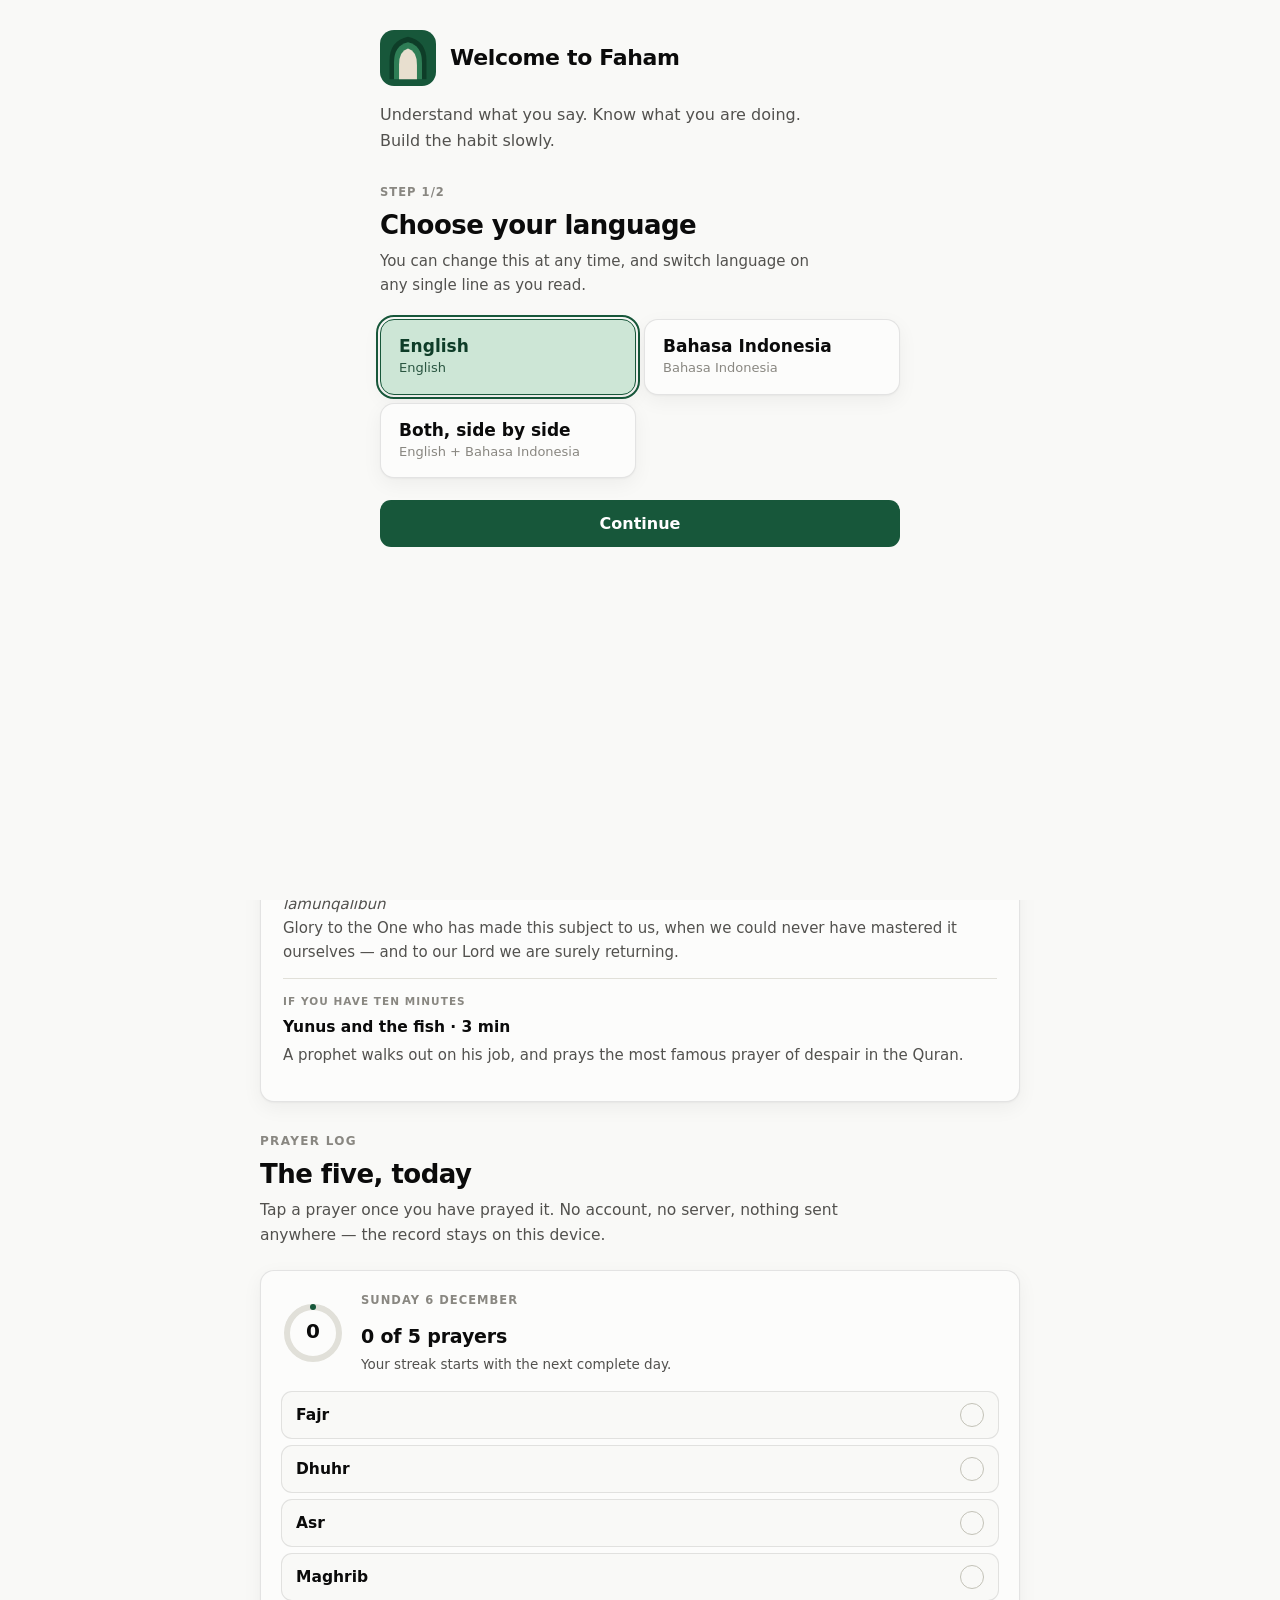
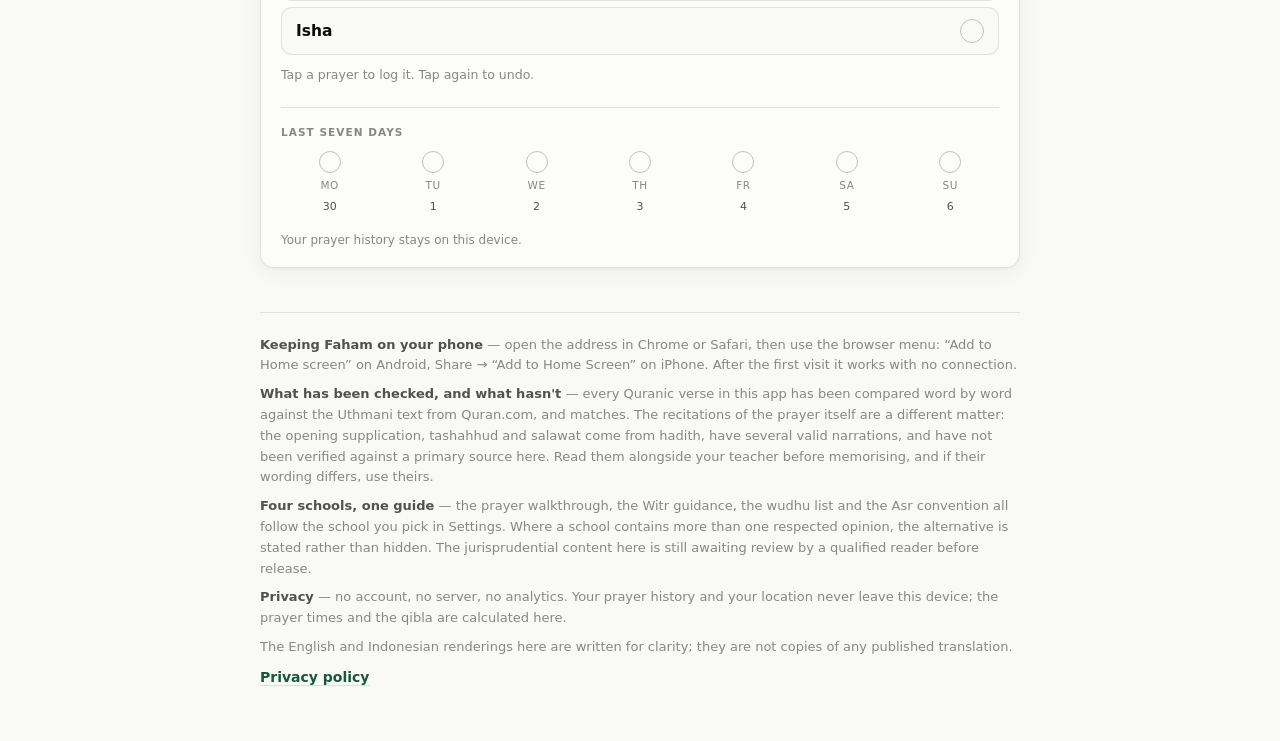
==== app/index.html @ e310604a "Add files via upload" ====
<!DOCTYPE html>
<html lang="en">
<head>
<meta charset="utf-8">
<meta name="viewport" content="width=device-width, initial-scale=1, viewport-fit=cover">
<meta name="description" content="Faham — understand what you pray. A step-by-step prayer guide in English and Bahasa Indonesia, for four schools of jurisprudence.">
<meta name="apple-mobile-web-app-capable" content="yes">
<meta name="apple-mobile-web-app-status-bar-style" content="default">
<meta name="apple-mobile-web-app-title" content="Faham">
<meta name="mobile-web-app-capable" content="yes">
<meta name="theme-color" content="#fcfcfb">
<meta name="theme-color" media="(prefers-color-scheme: dark)" content="#0d0d0d">
<link rel="manifest" href="manifest.webmanifest">
<link rel="apple-touch-icon" href="apple-touch-icon.png">
<link rel="icon" type="image/png" sizes="192x192" href="icon-192.png">
<script>
/* Apply a forced theme before first paint, so a dark-mode user who chose Light
   (or vice versa) never sees a flash of the wrong theme. app.js takes over
   from here; on any error the app simply follows the device. */
try {
  var s = JSON.parse(localStorage.getItem('faham.settings.v1') || '{}');
  if (s.theme === 'light' || s.theme === 'dark') {
    document.documentElement.setAttribute('data-theme', s.theme);
  }
} catch (e) { /* follow the device */ }
</script>
<link rel="stylesheet" href="styles.css">
<title>Faham — understand what you pray</title>
</head>
<body>

<a class="skip" href="#today">Skip to content</a>

<!-- Polite announcements: location results, tracker confirmations, audio errors. -->
<div id="liveRegion" class="sr-only" role="status" aria-live="polite"></div>

<!-- First run. Hidden until app.js decides it is needed. -->
<div id="onboarding" class="onboarding hidden"></div>

<header class="bar">
  <div class="bar-in">
    <div class="brand">
      <svg class="logo" viewBox="0 0 200 200" role="img" aria-label="Faham">
        <rect width="200" height="200" fill="#17573A"/>
        <path d="M34,176 L34,110 Q34,37.8 100,24 Q166,37.8 166,110 L166,176 Z" fill="#0E3D28"/>
        <path d="M50,176 L50,116 Q50,55.5 100,44 Q150,55.5 150,116 L150,176 Z" fill="#2E7D55"/>
        <path d="M68,176 L68,124 Q68,75.3 100,66 Q132,75.3 132,124 L132,176 Z" fill="#E8DFCF"/>
      </svg>
      <b>Faham</b><span data-id="pahami apa yang kamu ucapkan">understand what you pray</span>
    </div>
    <div class="barrow">
      <input class="search" id="q" type="search" autocomplete="off"
        placeholder="Search — try “sujud”, “rakaat”, “rabb”, “forgive”…"
        aria-label="Search"
        data-en-ph="Search — try “sujud”, “rakaat”, “rabb”, “forgive”…"
        data-id-ph="Cari — coba “sujud”, “rakaat”, “rabb”, “ampun”…">
      <div class="seg" id="seg" role="group" aria-label="Language">
        <button type="button" data-lang="en" class="on" aria-pressed="true">EN</button>
        <button type="button" data-lang="id" aria-pressed="false">ID</button>
        <button type="button" data-lang="both" aria-pressed="false">Both</button>
      </div>
    </div>
    <nav id="tabs" aria-label="Sections"></nav>
    <nav id="subnav" aria-label="Within this section"></nav>
  </div>
</header>

<main class="wrap">
  <div id="results"></div>

  <!-- ================= TODAY ================= -->
  <section id="today" aria-labelledby="today-h">
    <p class="sec-h" data-id="Hari ini">Today</p>
    <h2 id="today-h" class="sr-only" data-id="Hari ini">Today</h2>
    <div id="todayPanel"></div>
  </section>

  <section id="tracker" aria-labelledby="tracker-h">
    <p class="sec-h" data-id="Catatan salat">Prayer log</p>
    <h2 id="tracker-h" data-id="Lima salat hari ini">The five, today</h2>
    <p class="sec-lede" data-id="Ketuk salat setelah kamu mengerjakannya. Tidak ada akun, tidak ada server, tidak ada yang dikirim ke mana pun — catatannya tersimpan di perangkat ini saja.">Tap a prayer once you have prayed it. No account, no server, nothing sent anywhere — the record stays on this device.</p>
    <div id="trackerPanel"></div>
  </section>

  <!-- ================= READ ================= -->
  <section id="why" aria-labelledby="why-h">
    <p class="sec-h" data-id="Mulai dari sini">Start here</p>
    <h2 id="why-h" data-id="Sebelum bahasa Arabnya">Before the Arabic</h2>
    <p class="sec-lede" data-id="Kamu bilang menghafal bahasa Arab tidak membuatmu memahami Islam. Itu benar, dan justru itulah sebabnya aplikasi ini ada. Baca lima bagian ini lebih dulu — inilah bingkai bagi semua yang lain.">You said memorising Arabic doesn't make you understand Islam. That's correct, and it's the reason this app exists. Read these five first — they're the frame everything else hangs on.</p>
    <div id="concepts"></div>
  </section>

  <section id="islam" aria-labelledby="islam-h">
    <p class="sec-h" data-id="Islam">Islam</p>
    <h2 id="islam-h" data-id="Apa sebenarnya yang dikatakan agama ini">What this religion is actually saying</h2>
    <p class="sec-lede" data-id="Kamu bilang ingin memahami Islam, bukan menghafal bahasa Arab. Inilah lapisan itu — sembilan tulisan tentang apa yang sebenarnya diklaim agama ini dan mengapa ia berbentuk seperti ini. Mulailah dari yang pertama.">You said you wanted to understand Islam, not memorise Arabic. This is that layer — nine pieces on what the religion actually claims and why it is shaped the way it is. Start with the first one.</p>
    <div id="islamList"></div>
  </section>

  <section id="stories" aria-labelledby="stories-h">
    <p class="sec-h" data-id="Kisah">Stories</p>
    <h2 id="stories-h" data-id="Ketika yang teknis terasa berat">When the technical part is too much</h2>
    <p class="sec-lede" data-id="Sepuluh kisah, diurutkan dari yang terpendek. Masing-masing dituturkan dengan bahasa biasa, dengan dua atau tiga ayat ditampilkan utuh dalam bahasa Arab di titik cerita berbelok. Tidak ada yang perlu dihafal, tidak ada urutan yang harus benar. Pilih sesuai sisa tenagamu.">Ten stories, sorted shortest first. Each one is told in plain prose — read it in English, tap for Indonesian — with two or three verses given in full Arabic where the story turns. No memorising, no sequence to get right. Pick one by how much energy you have.</p>
    <div id="storyIndex"></div>
    <div id="reader" class="hidden"></div>
  </section>

  <!-- ================= PRAYER ================= -->
  <section id="rakaat" aria-labelledby="rakaat-h">
    <p class="sec-h" data-id="Rakaat">Rakaat</p>
    <h2 id="rakaat-h" data-id="Berapa jumlahnya, dan apa yang berubah">How many, and what changes</h2>
    <p class="sec-lede" data-id="Satu rakaat adalah satu siklus penuh: berdiri, rukuk, dua kali sujud, lalu kembali. Sholat hanyalah siklus itu yang diulang sejumlah tertentu. Hampir semua kebingungan pemula adalah tentang apa yang berubah dari satu siklus ke siklus berikutnya — jadi di sinilah semuanya dijabarkan.">A rakaat is one full cycle: stand, bow, prostrate twice, and you're back. Prayers are just that cycle repeated a set number of times. Almost every beginner's confusion is about what changes between one cycle and the next — so here it is, spelled out.</p>

    <div id="rakaatVisuals"></div>

    <table class="tbl">
      <thead><tr>
        <th data-id="Sholat">Prayer</th>
        <th class="n" data-id="Rakaat">Rakaat</th>
        <th data-id="Suara">Voice</th>
        <th data-id="Apa yang berbeda">What's different</th>
      </tr></thead>
      <tbody id="prayerTable"></tbody>
    </table>

    <div class="callout blue srch">
      <b data-id="Tiga aturan yang menjelaskan semuanya">The three rules that explain everything</b>
      <span data-id="1. Al-Fatihah dibaca di &lt;em&gt;setiap rakaat&lt;/em&gt;. 2. Surah pendek tambahan hanya di &lt;em&gt;rakaat 1 dan 2&lt;/em&gt; — tidak pernah di rakaat ke-3 atau ke-4. 3. Kamu duduk untuk tasyahud awal setelah rakaat 2 setiap kali sholat itu lebih dari dua rakaat. Kuasai ketiganya dan kamu bisa menyusun sendiri sholat apa pun.">1. Al-Fatihah is recited in <em>every rakaat</em>. 2. The extra short surah is added <em>only in rakaat 1 and 2</em> — never in the 3rd or 4th. 3. You sit for a middle tashahhud after rakaat 2 whenever the prayer has more than two rakaat. Learn those three and you can work out any prayer yourself.</span>
    </div>

    <div class="callout srch">
      <b data-id="Tiga hal yang hanya berlaku saat bermakmum">Three things that only apply behind an imam</b>
      <span data-id="Panduan di bawah mengandaikan kamu sholat sendiri, dan di situlah kamu akan mulai. Saat berjamaah kamu selalu membaca &lt;em&gt;pelan&lt;/em&gt;, bahkan pada sholat yang ditandai keras — yang mengeraskan bacaan adalah imam. Apakah kamu tetap membaca Al-Fatihah sendiri berbeda antarmazhab; lihat “Titik perbedaan antarmazhab” di bagian Dalam sholat. Dan kalau kamu datang terlambat lalu mendapati imam sudah rukuk, rakaat itu tetap terhitung untukmu.">The walkthroughs below assume you are praying alone, which is where you'll start. In congregation you always recite <em>silently</em>, even in the prayers marked aloud — the "aloud" applies to the imam. Whether you still recite Al-Fatihah yourself is one of the points the schools differ on; see "Where the schools differ" in the In the prayer section. And if you arrive late and catch the imam already bowing, that rakaat still counts for you.</span>
    </div>

    <div class="callout srch">
      <b data-id="Dua pengecualian dari hitungan di atas">Two exceptions to the counts above</b>
      <span data-id="Pada hari Jumat, sholat Jumat menggantikan Dzuhur dan jumlahnya 2 rakaat, bukan 4, didahului khutbah. Dan saat bepergian, sholat yang 4 rakaat boleh diringkas menjadi 2 (qasar). Keduanya belum perlu kamu pikirkan sekarang — tapi tabel ini bukan gambaran lengkap, dan lebih baik tahu sekarang daripada bingung di masjid nanti.">On Friday, Jumat prayer replaces Dzuhur and is 2 rakaat rather than 4, preceded by the khutbah. And when travelling, the 4-rakaat prayers may be shortened to 2 (qasr). Neither is something to worry about yet — but the table isn't the whole picture, and it's better to know that now than to be confused in a mosque later.</span>
    </div>

    <p class="sec-h spaced" data-id="Satu rakaat, dalam gambar">One rakaat, in pictures</p>
    <div class="cycle" id="cycle"></div>

    <p class="sec-h spaced" data-id="Tuntun aku satu per satu">Walk me through one</p>
    <div class="picker" id="picker" role="group" aria-label="Choose a prayer"></div>
    <div id="walk"></div>
  </section>

  <section id="words" aria-labelledby="words-h">
    <p class="sec-h" data-id="Dalam sholat">In the prayer</p>
    <h2 id="words-h" data-id="Semua yang kamu ucapkan, dan artinya">Everything you say, and what it means</h2>
    <p class="sec-lede" data-id="Berurutan, dari takbiratul ihram sampai salam, mengikuti mazhab yang kamu pilih. Buka <b>Selami lebih dalam</b> kalau kamu ingin alasannya, bukan sekadar ringkasannya.">In order, from the opening takbir to the closing salam, following the school you selected. Open <b>Go deeper</b> when you want the reasoning rather than the summary.</p>
    <div id="practicePanel"></div>
    <div id="parts"></div>
  </section>

  <section id="wudhu" aria-labelledby="wudhu-h">
    <p class="sec-h" data-id="Wudhu">Wudhu</p>
    <h2 id="wudhu-h" data-id="Bersuci, secara berurutan">Washing, in order</h2>
    <p class="sec-lede" data-id="Rukun-rukun wajib dalam urutan yang tetap, ditambah amalan sunnah yang biasa dilakukan di sekitarnya. Apa yang wajib dan apa yang sunnah sedikit berbeda antarmazhab, jadi daftar ini mengikuti pilihanmu. Wudhu tetap sah sampai ada yang membatalkannya — tidur, buang air, atau buang angin.">The obligatory acts in a fixed sequence, plus the sunnah ones most people do around them. Which are obligatory and which are sunnah varies a little by school, so this list follows your choice. It stays valid until something breaks it — sleep, using the toilet, passing wind.</p>
    <div id="wudhuList"></div>
  </section>

  <!-- ================= QIBLA & TIMES ================= -->
  <section id="times" aria-labelledby="times-h">
    <p class="sec-h" data-id="Waktu sholat">Prayer times</p>
    <h2 id="times-h" data-id="Waktu sholat hari ini">Today's prayer times</h2>
    <p class="sec-lede" data-id="Dihitung di perangkat ini dari posisimu. Tidak ada permintaan ke layanan mana pun, jadi ia tetap bekerja tanpa koneksi dan koordinatmu tidak pergi ke mana-mana.">Calculated on this device from your position. There is no request to any service, so it keeps working with no connection and your coordinates go nowhere.</p>
    <div id="timesPanel"></div>
  </section>

  <section id="qibla" aria-labelledby="qibla-h">
    <p class="sec-h" data-id="Kiblat">Qibla</p>
    <h2 id="qibla-h" data-id="Arah kiblat">Which way to face</h2>
    <p class="sec-lede" data-id="Menghitung arah kiblat dari posisimu saat ini, memakai lokasi yang sama dengan waktu sholat. Perlu kompas ponsel untuk jarum yang bergerak. Baca peringatannya di bawah — kompas ponsel gampang meleset.">Works out the direction to the Kaaba from where you are, using the same location as the prayer times. It needs your phone's compass for the moving needle. Read the caution below — phone compasses are easily thrown off.</p>
    <div id="qiblaPanel"></div>
  </section>

  <!-- ================= DUAS ================= -->
  <section id="duas" aria-labelledby="duas-h">
    <p class="sec-h" data-id="Doa">Duas</p>
    <h2 id="duas-h" data-id="Doa-doa pendek untuk hari biasa">The short ones, for ordinary days</h2>
    <p class="sec-lede" data-id="Bukan doa panjang untuk peristiwa besar — yang pendek, yang dipakai beberapa kali sehari. Sebagian besar hanya satu baris. Inilah bagian yang paling cepat menjadi kebiasaan.">Not the long supplications for big occasions — the short ones, used several times a day. Most are a single line. This is the section that becomes habit fastest.</p>
    <div id="duaList"></div>
  </section>

  <!-- ================= SURAHS ================= -->
  <section id="surah" aria-labelledby="surah-h">
    <p class="sec-h" data-id="Surah">Surahs</p>
    <h2 id="surah-h" data-id="Al-Fatihah dan surah-surah pendek">Al-Fatihah and the short ones</h2>
    <p class="sec-lede" data-id="Kamu sudah hafal Al-Fatihah — jadi bacalah di sini untuk maknanya, bukan untuk menghafalnya. Empat surah setelahnya adalah yang mencukupi untuk rakaat 1 dan 2 sholat apa pun.">You already have Al-Fatihah memorised — so read it here for meaning, not for memorising. The four after it are the ones that cover you for rakaat 1 and 2 of any prayer.</p>
    <div id="surahs"></div>
  </section>

  <!-- ================= QUESTIONS ================= -->
  <section id="ask" aria-labelledby="ask-h">
    <p class="sec-h" data-id="Pertanyaan">Questions</p>
    <h2 id="ask-h" data-id="Yang sebenarnya ingin ditanyakan orang">What people actually want to ask</h2>
    <p class="sec-lede" data-id="Tiga puluh dua pertanyaan yang benar-benar ditanyakan pemula, termasuk yang canggung. Yang diperselisihkan ditandai sebagai diperselisihkan, bukan dijawab seolah pasti.">Thirty-two questions beginners actually have, including the awkward ones. Where something is genuinely disputed it is marked as disputed rather than answered as though settled.</p>
    <div id="faqList"></div>
  </section>

  <!-- ================= VOCABULARY ================= -->
  <section id="kata" aria-labelledby="kata-h">
    <p class="sec-h" data-id="Kosakata">Vocabulary</p>
    <h2 id="kata-h" data-id="30 kata yang menyusun 80% sholatmu">The 30 words that are 80% of your prayer</h2>
    <p class="sec-lede" data-id="Inilah jalan pintas yang tidak pernah diberitahukan kepada pemula. Sholat bukan tembok bunyi asing — ia kosakata kecil yang terus diulang. Kuasai tiga puluh kata ini dan sebagian besar yang kamu ucapkan tiap hari berhenti menjadi bunyi tanpa makna. Ketuk kata mana pun.">This is the shortcut nobody tells beginners. The prayer is not a wall of foreign sound — it's a small vocabulary repeated constantly. Learn these thirty and most of what you say each day stops being noise. Tap any word.</p>
    <div class="vocab" id="vocabList"></div>
  </section>

  <!-- ================= SETTINGS ================= -->
  <section id="settings" aria-labelledby="settings-h">
    <p class="sec-h" data-id="Pengaturan">Settings</p>
    <h2 id="settings-h" data-id="Pengaturan">Settings</h2>
    <p class="sec-lede" data-id="Bahasa dan mazhab adalah dua pilihan terpisah. Mengubah satu tidak pernah mengatur ulang yang lain.">Language and school are separate preferences. Changing one never resets the other.</p>
    <div id="settingsPanel"></div>
  </section>

  <footer>
    <p><b data-id="Menyimpan Faham di ponselmu">Keeping Faham on your phone</b>
      <span data-id="Buka alamatnya di Chrome atau Safari, lalu gunakan menu peramban — “Tambahkan ke layar utama” di Android, Bagikan → “Tambahkan ke Layar Utama” di iPhone. Setelah kunjungan pertama, ia bekerja tanpa koneksi.">— open the address in Chrome or Safari, then use the browser menu: “Add to Home screen” on Android, Share → “Add to Home Screen” on iPhone. After the first visit it works with no connection.</span></p>

    <p><b data-id="Apa yang sudah diperiksa, dan apa yang belum">What has been checked, and what hasn't</b>
      <span data-id="Setiap ayat Al-Quran dalam aplikasi ini — seluruh Al-Fatihah, empat surah pendek, dan ayat-ayat inti dalam kisah — telah dibandingkan kata demi kata dengan teks Utsmani dari Quran.com, dan cocok. Bacaan sholat berbeda halnya: iftitah, tasyahud, dan sholawat berasal dari hadis, punya beberapa riwayat yang sah, dan belum diverifikasi terhadap sumber primer di sini. Bacalah bersama gurumu sebelum menghafal, dan kalau lafalnya berbeda, pakai yang beliau ajarkan.">— every Quranic verse in this app has been compared word by word against the Uthmani text from Quran.com, and matches. The recitations of the prayer itself are a different matter: the opening supplication, tashahhud and salawat come from hadith, have several valid narrations, and have not been verified against a primary source here. Read them alongside your teacher before memorising, and if their wording differs, use theirs.</span></p>

    <p><b data-id="Empat mazhab, satu panduan">Four schools, one guide</b>
      <span data-id="Panduan sholat, tuntunan Witir, daftar wudhu, dan ketentuan Asar mengikuti mazhab yang kamu pilih di Pengaturan. Bila di dalam satu mazhab ada lebih dari satu pendapat yang dihormati, alternatifnya disebutkan, bukan disembunyikan. Kandungan fikih di sini masih menunggu telaah seorang yang berkompeten sebelum rilis.">— the prayer walkthrough, the Witr guidance, the wudhu list and the Asr convention all follow the school you pick in Settings. Where a school contains more than one respected opinion, the alternative is stated rather than hidden. The jurisprudential content here is still awaiting review by a qualified reader before release.</span></p>

    <p><b data-id="Privasi">Privacy</b>
      <span data-id="Tidak ada akun, tidak ada server, tidak ada analitik. Riwayat salatmu dan lokasimu tidak pernah meninggalkan perangkat ini; waktu sholat dan arah kiblat dihitung di sini.">— no account, no server, no analytics. Your prayer history and your location never leave this device; the prayer times and the qibla are calculated here.</span></p>

    <p data-id="Terjemahan bahasa Inggris dan Indonesia di sini ditulis untuk kejelasan, bukan salinan terjemahan terbitan mana pun.">The English and Indonesian renderings here are written for clarity; they are not copies of any published translation.</p>

    <p><a class="footlink" href="privacy.html" data-id="Kebijakan privasi">Privacy policy</a></p>
  </footer>
</main>

<script type="module" src="app.js"></script>
<noscript>
  <p style="padding:20px;text-align:center">Faham needs JavaScript to render the prayer guide.</p>
</noscript>
</body>
</html>
---- app/styles.css ----
/* ============================================================================
   Faham — stylesheet.
   ----------------------------------------------------------------------------
   Structure:
     1. Design tokens        — colour, space, radius, shadow, motion
     2. Base and utilities
     3. Chrome               — top bar, tabs, sections
     4. Content components   — cards, Arabic blocks, tables, figures
     5. Feature components   — tracker, prayer times, qibla, settings, onboarding
     6. Responsive and preference queries

   Everything is driven by custom properties, so dark mode is a token swap
   rather than a second stylesheet. Nothing here uses a fixed height where the
   text can change length between English and Indonesian.
   ========================================================================== */

/* ============ 1. TOKENS ================================================== */

:root{
  color-scheme: light;

  /* surface */
  --surface:#fcfcfb; --plane:#f9f9f7;
  --ink:#0b0b0b; --ink2:#52514e; --muted:#898781;
  --line:#e1e0d9; --rule:#c3c2b7;

  /* brand */
  --accent:#17573A; --accent-fill:#17573A; --accent-soft:#CDE6D6; --accent-deep:#0E3D28;
  --id-accent:#96622F; --id-soft:#F6EADC; --id-deep:#7A4E22;
  --good:#0ca30c; --warn:#a06a00;
  --danger:#a32020; --danger-soft:#fbe9e9;

  --border:rgba(11,11,11,.10);
  --shadow-card:0 1px 2px rgba(11,11,11,.04), 0 6px 20px rgba(11,11,11,.05);
  --shadow:var(--shadow-card);

  /* spacing scale */
  --space-1:4px; --space-2:8px; --space-3:12px; --space-4:16px;
  --space-5:22px; --space-6:30px; --space-7:44px;

  /* radii */
  --radius-sm:8px; --radius-md:11px; --radius-lg:14px; --radius-pill:999px;

  /* controls */
  --tap:44px;
  --font:system-ui,-apple-system,"Segoe UI",sans-serif;
  --ease:cubic-bezier(.2,.7,.3,1);
  --dur:.16s;
}

/* Dark tokens apply in two cases: the device prefers dark and the user has not
   forced light, OR the user has forced dark. The two blocks below are the SAME
   token set and must be edited together — CSS offers no way to share one
   declaration block between a media-scoped and an attribute-scoped selector
   without dropping support for older WebViews. */
@media (prefers-color-scheme:dark){
  :root:where(:not([data-theme="light"])){
    color-scheme:dark;
    --surface:#1a1a19; --plane:#0d0d0d;
    --ink:#fff; --ink2:#c3c2b7; --muted:#898781;
    --line:#2c2c2a; --rule:#383835;
    --accent:#48A97A; --accent-fill:#26794F; --accent-soft:#17573A; --accent-deep:#A8DCC2;
    --id-accent:#C9BCA6; --id-soft:#3A2E1E; --id-deep:#C9BCA6;
    --warn:#e0b355; --danger:#ef8888; --danger-soft:#3a1f1f;
    --border:rgba(255,255,255,.10); --shadow-card:none; --shadow:none;
  }
}
:root[data-theme="dark"]{
  color-scheme:dark;
  --surface:#1a1a19; --plane:#0d0d0d;
  --ink:#fff; --ink2:#c3c2b7; --muted:#898781;
  --line:#2c2c2a; --rule:#383835;
  --accent:#48A97A; --accent-fill:#26794F; --accent-soft:#17573A; --accent-deep:#A8DCC2;
  --id-accent:#C9BCA6; --id-soft:#3A2E1E; --id-deep:#C9BCA6;
  --warn:#e0b355; --danger:#ef8888; --danger-soft:#3a1f1f;
  --border:rgba(255,255,255,.10); --shadow-card:none; --shadow:none;
}

/* ============ 2. BASE =================================================== */

*{box-sizing:border-box}
html{scroll-behavior:smooth;scroll-padding-top:130px}
body{
  margin:0;background:var(--plane);color:var(--ink);font-family:var(--font);
  font-size:16px;line-height:1.6;-webkit-font-smoothing:antialiased;
  padding:0 var(--space-4) calc(var(--space-7) + env(safe-area-inset-bottom));
  padding-left:calc(var(--space-4) + env(safe-area-inset-left));
  padding-right:calc(var(--space-4) + env(safe-area-inset-right));
  overflow-x:hidden;
}
body.ob-open{overflow:hidden}
.wrap{max-width:760px;margin:0 auto}

button{font-family:inherit}
:focus-visible{outline:2px solid var(--accent);outline-offset:2px;border-radius:var(--radius-sm)}

.hidden{display:none !important}
.sr-only{
  position:absolute;width:1px;height:1px;padding:0;margin:-1px;
  overflow:hidden;clip:rect(0 0 0 0);white-space:nowrap;border:0;
}
.skip{
  position:absolute;left:-9999px;top:0;z-index:100;background:var(--accent-fill);color:#fff;
  padding:10px 16px;border-radius:0 0 var(--radius-sm) 0;text-decoration:none;font-size:14px;
}
.skip:focus{left:0}
.muted{color:var(--muted)}
.small{font-size:13.5px}

/* ============ 3. CHROME ================================================= */

.bar{
  position:sticky;top:0;z-index:40;background:var(--plane);
  padding:calc(10px + env(safe-area-inset-top)) var(--space-4) var(--space-2);
  border-bottom:1px solid var(--line);
  margin:0 calc(var(--space-4) * -1);
}
.bar-in{max-width:760px;margin:0 auto}
.brand{display:flex;align-items:center;gap:9px;margin-bottom:9px}
.brand .logo{width:27px;height:27px;border-radius:7px;flex:0 0 auto;display:block}
.brand b{line-height:1;font-size:17px;letter-spacing:-.01em;font-weight:650}
.brand span{line-height:1;font-size:12px;color:var(--muted)}

.search{
  width:100%;font-family:inherit;font-size:16px;padding:10px 13px;border-radius:var(--radius-md);
  border:1px solid var(--border);background:var(--surface);color:var(--ink);
  min-height:var(--tap);
}
.search::placeholder{color:var(--muted)}
.search:focus{outline:2px solid var(--accent);outline-offset:-1px;border-color:transparent}
.barrow{display:flex;gap:var(--space-2);align-items:center;margin-bottom:9px}
.barrow .search{flex:1;min-width:0}

.seg{
  display:inline-flex;flex:0 0 auto;background:var(--surface);border:1px solid var(--border);
  border-radius:var(--radius-md);padding:2px;gap:2px;
}
.seg button{
  font-size:12.5px;font-weight:620;letter-spacing:.02em;
  padding:9px;min-width:38px;border-radius:var(--radius-sm);border:0;
  background:transparent;color:var(--ink2);cursor:pointer;white-space:nowrap;
}
.seg button.on{background:var(--accent-fill);color:#fff}

nav{display:flex;gap:6px;overflow-x:auto;scrollbar-width:none;padding-bottom:2px}
nav::-webkit-scrollbar{display:none}
nav a{
  flex:0 0 auto;font-size:13px;font-weight:560;text-decoration:none;color:var(--ink2);
  padding:9px 13px;border-radius:var(--radius-pill);border:1px solid var(--border);white-space:nowrap;
  display:flex;align-items:center;gap:6px;min-height:38px;
}
nav a.on{background:var(--accent-soft);color:var(--accent-deep);border-color:transparent}
#tabs a{justify-content:center;text-align:center}
#subnav{margin-top:7px}
#subnav:empty{display:none}
#subnav a{font-size:12.5px;padding:7px 12px;min-height:34px}

section{padding-top:var(--space-6)}
section.vhide{display:none !important}
.sec-h{
  font-size:12px;letter-spacing:.11em;text-transform:uppercase;color:var(--muted);
  font-weight:620;margin:0 0 var(--space-2);
}
.sec-h.spaced{margin-top:var(--space-6)}
h2{font-size:clamp(22px,6vw,26px);letter-spacing:-.02em;margin:0 0 var(--space-2);font-weight:650;line-height:1.2}
h3{font-size:18px;margin:0;font-weight:625;letter-spacing:-.01em}
.sec-lede{font-size:15.5px;color:var(--ink2);margin:0 0 var(--space-5);max-width:60ch}

footer{
  margin-top:var(--space-7);padding:var(--space-5) 0 0;border-top:1px solid var(--line);
  font-size:13px;color:var(--muted);
}
footer p{margin:0 0 var(--space-2)}
footer b{color:var(--ink2)}

/* ============ 4. CONTENT COMPONENTS ===================================== */

.card{
  background:var(--surface);border:1px solid var(--border);border-radius:13px;
  padding:18px 19px;margin-bottom:var(--space-3);box-shadow:var(--shadow-card);
}
.card-h{display:flex;justify-content:space-between;align-items:baseline;gap:var(--space-3);flex-wrap:wrap}
.card-t{font-size:18px;margin:0;font-weight:625;letter-spacing:-.01em}
.card-top{display:flex;gap:var(--space-3);align-items:flex-start}
.card-txt{flex:1;min-width:0}
.step-n{
  font-size:11px;letter-spacing:.09em;text-transform:uppercase;color:var(--accent);
  font-weight:640;margin:0 0 3px;
}
.pos{font-size:12px;color:var(--muted);white-space:nowrap}

/* Arabic block. `lang="ar" dir="rtl"` is set in the markup; this is only type. */
.ar{font-size:25px;line-height:2.05;text-align:right;margin:14px 0 10px;font-weight:500;overflow-wrap:break-word}
.tl{font-size:15.5px;font-style:italic;margin:0 0 9px;color:var(--ink)}
.en{font-size:15px;color:var(--ink2);margin:0}
.ar-row{display:flex;gap:var(--space-3);align-items:flex-start}
.ar-row .ar{flex:1;min-width:0}
.ar-audio{flex:0 0 auto;padding-top:16px}

.times{
  display:inline-block;font-size:11.5px;font-weight:620;letter-spacing:.04em;text-transform:uppercase;
  color:var(--accent-deep);background:var(--accent-soft);padding:2px 8px;border-radius:var(--radius-pill);
  margin-left:var(--space-2);
}
.times.sn{background:var(--line);color:var(--ink2)}

/* Indonesian block in Both mode */
.id-txt{
  display:none;margin-top:10px;padding:11px 13px;border-left:3px solid var(--id-accent);
  background:var(--plane);border-radius:0 9px 9px 0;
}
.id-txt.show{display:block}
.id-txt .lbl{
  font-size:10.5px;letter-spacing:.1em;text-transform:uppercase;color:var(--id-deep);
  font-weight:650;display:block;margin-bottom:3px;
}
.id-txt p{font-size:15px;color:var(--ink2);margin:0}
.id-txt p + p{margin-top:11px}

.why{margin-top:14px;padding-top:13px;border-top:1px solid var(--line)}
.why .lbl{
  font-size:10.5px;letter-spacing:.1em;text-transform:uppercase;color:var(--muted);
  font-weight:650;display:block;margin-bottom:4px;
}
.why p{font-size:14.5px;color:var(--ink2);margin:0}
.school-note{
  font-size:14px;color:var(--ink2);margin:10px 0 0;padding:10px 12px;
  background:var(--plane);border-radius:var(--radius-sm);border-left:3px solid var(--accent);
}
.school-note .lbl{
  display:block;font-size:10.5px;letter-spacing:.09em;text-transform:uppercase;
  color:var(--accent);font-weight:650;margin-bottom:3px;
}

.more{margin-top:9px}
.more summary{
  font-size:13px;font-weight:580;color:var(--accent);cursor:pointer;list-style:none;
  padding:8px 0;user-select:none;min-height:34px;
}
.more summary::-webkit-details-marker{display:none}
.more summary::before{content:"＋ ";font-weight:500}
.more[open] summary::before{content:"− "}
.more[open] summary{margin-bottom:7px}
.more-body p{font-size:14.5px;color:var(--ink2);margin:0 0 10px}
.more-body p:last-child{margin-bottom:0}

.callout{
  background:var(--surface);border:1px solid var(--border);border-left:3px solid var(--warn);
  border-radius:0 12px 12px 0;padding:15px 18px;margin-bottom:var(--space-3);box-shadow:var(--shadow-card);
}
.callout b{display:block;font-size:14.5px;margin-bottom:3px}
.callout span{font-size:14.5px;color:var(--ink2)}
.callout.blue{border-left-color:var(--accent)}
.callout.green{border-left-color:var(--id-accent)}

/* prayer table */
.tbl{
  width:100%;border-collapse:collapse;background:var(--surface);border:1px solid var(--border);
  border-radius:13px;overflow:hidden;box-shadow:var(--shadow-card);margin-bottom:14px;font-size:14.5px;
}
.tbl th{
  text-align:left;font-size:11px;letter-spacing:.08em;text-transform:uppercase;color:var(--muted);
  font-weight:620;padding:11px 13px;border-bottom:1px solid var(--line);white-space:nowrap;
}
.tbl td{padding:11px 13px;border-bottom:1px solid var(--line);vertical-align:top}
.tbl tr:last-child td{border-bottom:0}
.tbl td:first-child{font-weight:600}
.tbl .n{font-variant-numeric:tabular-nums;text-align:center;font-weight:640;color:var(--accent)}
.tbl-sub{font-size:12.5px;color:var(--muted);font-weight:400}
.tbl-voice{font-size:13.5px}
.tbl-diff{font-size:13.5px;color:var(--ink2)}
.tbl-diff em{font-style:normal;display:block;margin-top:4px;color:var(--accent-deep)}

/* rakaat walkthrough */
.picker{display:flex;gap:7px;flex-wrap:wrap;margin-bottom:var(--space-4)}
.picker button{
  font-size:14px;font-weight:580;padding:10px 15px;border-radius:var(--radius-md);min-height:var(--tap);
  border:1px solid var(--border);background:var(--surface);color:var(--ink);cursor:pointer;box-shadow:var(--shadow-card);
}
.picker button.on{background:var(--accent-fill);border-color:var(--accent-fill);color:#fff}
.picker button small{display:block;font-size:11px;font-weight:500;opacity:.72;margin-top:1px}

.walk-note{font-size:13px;color:var(--muted);margin:0 0 var(--space-3)}
.walk-note a{color:var(--accent)}
.unit-h{
  font-size:12px;letter-spacing:.09em;text-transform:uppercase;color:var(--accent);
  font-weight:660;margin:var(--space-5) 0 var(--space-2);
}

.rk{
  background:var(--surface);border:1px solid var(--border);border-radius:13px;
  padding:0 19px 6px;margin-bottom:var(--space-3);box-shadow:var(--shadow-card);overflow:hidden;
}
.rk-h{
  margin:0 -19px 0;padding:13px 19px;background:var(--accent-soft);
  color:var(--accent-deep);font-size:13px;font-weight:660;letter-spacing:.04em;text-transform:uppercase;
}
.rk-h em{font-style:normal;font-weight:500;text-transform:none;letter-spacing:0;opacity:.85;font-size:12.5px}
ol.seq{list-style:none;counter-reset:s;margin:6px 0 0;padding:0}
ol.seq li{counter-increment:s;display:flex;gap:13px;padding:10px 0;border-bottom:1px solid var(--line)}
ol.seq li:last-child{border-bottom:0}
ol.seq li::before{
  content:counter(s);flex:0 0 22px;height:22px;border-radius:50%;
  background:var(--plane);border:1px solid var(--border);color:var(--muted);
  font-size:11px;font-weight:640;display:flex;align-items:center;justify-content:center;margin-top:2px;
  font-variant-numeric:tabular-nums;
}
.seq-b{flex:1;min-width:0}
.seq-t{font-size:15px;font-weight:580;margin:0}
.seq-t a{color:var(--accent);text-decoration:none;border-bottom:1px solid var(--accent-soft)}
.seq-d{font-size:13.5px;color:var(--ink2);margin:2px 0 0}
.seq-say{font-size:13.5px;font-style:italic;color:var(--ink);margin:3px 0 0}

.flag{
  display:inline-block;font-size:10.5px;font-weight:640;letter-spacing:.05em;text-transform:uppercase;
  padding:2px 7px;border-radius:var(--radius-pill);margin-left:6px;vertical-align:1px;
}
.flag.aloud{background:var(--accent-soft);color:var(--accent-deep)}
.flag.silent{background:var(--line);color:var(--ink2)}
.flag.only{background:var(--id-soft);color:var(--id-deep)}
.flag.school{background:transparent;border:1px solid var(--id-accent);color:var(--id-deep);text-transform:none;letter-spacing:.02em}

/* vocabulary */
.vocab{display:grid;grid-template-columns:1fr;gap:9px}
.word{
  background:var(--surface);border:1px solid var(--border);border-radius:var(--radius-md);
  box-shadow:var(--shadow-card);display:flex;align-items:center;gap:var(--space-2);padding-right:var(--space-3);
}
.word-main{
  flex:1;min-width:0;display:flex;align-items:center;gap:14px;text-align:left;
  background:transparent;border:0;color:inherit;cursor:pointer;padding:13px 15px;font-size:inherit;
}
.w-ar{font-size:22px;flex:0 0 auto;min-width:76px;text-align:right}
.w-b{flex:1;min-width:0;display:block}
.w-tl{font-size:14px;font-style:italic;display:block}
.w-en{font-size:14.5px;font-weight:560;display:block;margin-top:1px}
.w-id{font-size:13.5px;color:var(--id-deep);display:none;margin-top:2px}
.w-note{font-size:13px;color:var(--ink2);display:none;margin-top:5px}
.word.open .w-id,.word.open .w-note{display:block}
.w-audio{flex:0 0 auto}

/* pose figures */
.pose-box{flex:0 0 auto;background:var(--plane);border-radius:var(--radius-md);padding:5px;overflow:hidden}
svg.pose{display:block}
.pose .fig{fill:none;stroke:var(--ink);stroke-width:6;stroke-linecap:round;stroke-linejoin:round}
.pose .halo{fill:none;stroke:var(--surface);stroke-width:11;stroke-linecap:round;stroke-linejoin:round}
.pose circle.fig{fill:none}
.pose circle.halo{fill:var(--surface)}
.pose .ground{stroke:var(--rule);stroke-width:2;stroke-linecap:round}
.pose .turn{fill:none;stroke:var(--accent);stroke-width:3.5;stroke-linecap:round}
.pose .turn-head{fill:var(--accent);stroke:none}
.pose-box .halo{stroke:var(--plane)}
.pose-box circle.halo{fill:var(--plane)}

.cycle{display:flex;gap:var(--space-2);overflow-x:auto;scrollbar-width:none;padding:2px 0 6px;margin-bottom:14px}
.cycle::-webkit-scrollbar{display:none}
.cyc{
  flex:0 0 auto;background:var(--surface);border:1px solid var(--border);border-radius:var(--radius-md);
  padding:6px 8px 9px;text-align:center;box-shadow:var(--shadow-card);width:104px;
}
.cyc b{display:block;font-size:11.5px;font-weight:620;margin-top:1px}
.cyc i{display:block;font-style:normal;font-size:10.5px;color:var(--muted);margin-top:1px}
.cyc .n{font-size:10px;letter-spacing:.08em;color:var(--accent);font-weight:660}

/* rakaat map */
.rmap{
  background:var(--surface);border:1px solid var(--border);border-radius:13px;
  padding:14px 15px;box-shadow:var(--shadow-card);overflow-x:auto;margin-bottom:14px;
  -webkit-overflow-scrolling:touch;
}
.rmap-head,.rmap-row{display:grid;grid-template-columns:78px repeat(4,minmax(82px,1fr));gap:6px;align-items:stretch}
.rmap-head{margin-bottom:7px}
.rmap-head span{font-size:10px;letter-spacing:.08em;text-transform:uppercase;color:var(--muted);font-weight:650;padding-left:2px}
.rmap-row{margin-bottom:6px}
.rn{font-size:13.5px;font-weight:640;display:flex;flex-direction:column;justify-content:center;padding-right:6px}
.rn i{font-style:normal;font-size:11px;color:var(--muted);font-weight:500;margin-top:1px}
.rc{
  border:1px solid var(--line);border-radius:9px;padding:7px 8px;display:flex;flex-wrap:wrap;
  gap:4px;align-content:flex-start;background:var(--plane);min-height:54px;
}
.rc.aloud{background:var(--accent-soft);border-color:transparent}
.rc.empty{border-style:dashed;background:transparent;opacity:.4}
.chip{
  font-size:10.5px;font-weight:620;letter-spacing:.02em;padding:2px 7px;border-radius:var(--radius-pill);
  background:var(--surface);border:1px solid var(--border);color:var(--ink2);white-space:nowrap;
}
.chip.s{background:var(--id-soft);border-color:transparent;color:var(--id-deep)}
.chip.q{background:var(--accent-fill);border-color:transparent;color:#fff}
.chip.sit{background:transparent;border-style:dashed;color:var(--muted)}
.chip.sit.end{border-style:solid;border-color:var(--accent);color:var(--accent)}
.rmap-key{display:flex;gap:14px;flex-wrap:wrap;margin-top:10px;padding-top:10px;border-top:1px solid var(--line)}
.rmap-key span{font-size:11.5px;color:var(--ink2);display:flex;align-items:center;gap:6px}
.rmap-key .chip{margin:0}
.sw{width:13px;height:13px;border-radius:4px;border:1px solid var(--line);background:var(--plane);display:inline-block}
.sw.aloud{background:var(--accent-soft);border-color:transparent}

/* day arc */
.arc{
  background:var(--surface);border:1px solid var(--border);border-radius:13px;
  padding:16px 14px 12px;box-shadow:var(--shadow-card);margin-bottom:14px;
}
.arcsvg{width:100%;height:auto;display:block}
.arcsvg .horizon{stroke:var(--line);stroke-width:1.5}
.arcsvg .sun{fill:none;stroke:var(--rule);stroke-width:2;stroke-dasharray:3 4}
.arcsvg .drop{stroke:var(--line);stroke-width:1.5}
.arcsvg .pdot{fill:var(--accent);stroke:var(--surface);stroke-width:2.5}
.dlwrap{position:relative;height:56px;margin:2px 10px 0}
.dl{position:absolute;transform:translateX(-50%);text-align:center;white-space:nowrap}
.dl b{display:block;font-size:11.5px;font-weight:650}
.dl i{font-style:normal;font-size:10px;color:var(--muted)}
.arcnote{font-size:13px;color:var(--ink2);margin:12px 0 0;padding-top:11px;border-top:1px solid var(--line)}

/* wudhu diagram */
.wdiag{
  background:var(--surface);border:1px solid var(--border);border-radius:13px;
  padding:18px;box-shadow:var(--shadow-card);margin-bottom:14px;text-align:center;
}
.wsvg{width:100%;max-width:270px;height:auto;display:block;margin:0 auto}
.wsvg .wf{fill:none;stroke:var(--rule);stroke-width:2.2;stroke-linecap:round;stroke-linejoin:round}
.wsvg .wm{fill:var(--surface);stroke:var(--accent);stroke-width:2}
.wsvg .wm.ob{fill:var(--accent-fill);stroke:var(--accent-fill)}
.wsvg .wt{font-size:11px;font-weight:700;font-family:var(--font);fill:var(--accent)}
.wsvg .wt.ob{fill:#fff}
.wsvg .wl{stroke:var(--rule);stroke-width:1.2;stroke-dasharray:2 3}
.wsvg .wp{fill:var(--rule)}
.wlegend{display:flex;flex-wrap:wrap;gap:7px;justify-content:center;margin-top:14px}
.wleg{
  font-size:11.5px;color:var(--ink2);display:flex;align-items:center;gap:5px;
  border:1px solid var(--border);border-radius:var(--radius-pill);padding:3px 10px;
}
.wleg b{
  width:16px;height:16px;border-radius:50%;border:1.5px solid var(--accent);color:var(--accent);
  font-size:10px;display:flex;align-items:center;justify-content:center;
}
.wleg.ob b{background:var(--accent-fill);border-color:var(--accent-fill);color:#fff}
.wcard{padding:15px 18px}
.wtitle{font-size:16.5px}

/* stories */
.story-row{
  width:100%;text-align:left;background:var(--surface);border:1px solid var(--border);
  border-radius:12px;padding:15px 17px;margin-bottom:9px;box-shadow:var(--shadow-card);
  cursor:pointer;display:flex;gap:14px;align-items:flex-start;color:inherit;font-size:inherit;
}
.story-row .mins{
  flex:0 0 auto;font-size:11px;font-weight:660;letter-spacing:.04em;color:var(--accent-deep);
  background:var(--accent-soft);padding:3px 9px;border-radius:var(--radius-pill);margin-top:2px;white-space:nowrap;
}
.story-row .st{flex:1;min-width:0;display:block}
.story-h{font-size:16.5px;font-weight:625;letter-spacing:-.01em;display:block}
.story-p{font-size:14px;color:var(--ink2);display:block;margin-top:3px}
.story-row .ref{font-size:12px;color:var(--muted);display:block;margin-top:4px}

.back{
  font-size:13.5px;font-weight:580;padding:10px 14px;border-radius:9px;min-height:var(--tap);
  border:1px solid var(--border);background:var(--surface);color:var(--ink);cursor:pointer;margin-bottom:var(--space-4);
}
.read{
  background:var(--surface);border:1px solid var(--border);border-radius:var(--radius-lg);
  padding:24px 24px 22px;box-shadow:var(--shadow-card);
}
.read h3{font-size:clamp(21px,5.5vw,25px);letter-spacing:-.02em;line-height:1.2;margin:0 0 5px}
.read .meta{font-size:12.5px;color:var(--muted);margin:0 0 18px}
.read .ar{font-size:24px}
.prose p{font-size:16.5px;line-height:1.72;color:var(--ink);margin:0 0 15px}
.prose p:last-child{margin-bottom:0}
.prose p.lead::first-letter{font-size:2.6em;float:left;line-height:.86;padding:3px 9px 0 0;font-weight:600}
.anchor{margin:22px 0 0;padding:17px 0 0;border-top:1px solid var(--line)}
.anchor .lbl{
  font-size:10.5px;letter-spacing:.1em;text-transform:uppercase;color:var(--muted);
  font-weight:650;display:block;margin-bottom:2px;
}
.anchor .vref{font-size:12.5px;color:var(--accent);font-weight:580;margin:0 0 2px}

/* duas & questions */
.dua-g{
  font-size:12px;letter-spacing:.1em;text-transform:uppercase;color:var(--accent);
  font-weight:650;margin:26px 0 10px;
}
.dua-g:first-child{margin-top:4px}
.qa{
  background:var(--surface);border:1px solid var(--border);border-radius:12px;
  margin-bottom:var(--space-2);box-shadow:var(--shadow-card);overflow:hidden;
}
.qa summary{
  list-style:none;cursor:pointer;padding:14px 16px;font-size:15.5px;font-weight:585;
  display:flex;gap:10px;align-items:flex-start;min-height:var(--tap);
}
.qa summary::-webkit-details-marker{display:none}
.qa summary::before{content:"+";flex:0 0 auto;color:var(--accent);font-weight:700;font-size:17px;line-height:1.25}
.qa[open] summary::before{content:"\2212"}
.qa[open] summary{padding-bottom:6px}
.qa-b{padding:0 16px 15px 38px}
.qa-b p{margin:0;font-size:15px;color:var(--ink2)}
.disp{margin-top:11px;padding:10px 13px;border-left:3px solid var(--warn);background:var(--plane);border-radius:0 8px 8px 0}
.disp b{display:block;font-size:10.5px;letter-spacing:.09em;text-transform:uppercase;color:var(--warn);margin-bottom:2px}
.disp span{font-size:14px;color:var(--ink2)}

/* icons */
.ic{
  width:15px;height:15px;flex:0 0 auto;fill:none;stroke:currentColor;stroke-width:1.9;
  stroke-linecap:round;stroke-linejoin:round;vertical-align:-2px;
}

/* audio controls */
.playb{
  width:var(--tap);height:var(--tap);flex:0 0 auto;border-radius:50%;border:0;
  background:transparent;color:var(--accent);cursor:pointer;padding:0;
  display:inline-flex;align-items:center;justify-content:center;vertical-align:middle;position:relative;
}
.playb::before{
  content:"";position:absolute;width:30px;height:30px;border-radius:50%;
  border:1.5px solid currentColor;
}
.playb.sm::before{width:26px;height:26px}
.playb svg{width:14px;height:14px;display:block;position:relative}
.playb .ply{fill:currentColor}
.playb .stp{fill:currentColor;display:none}
.playb .ldg{display:none;fill:none;stroke:currentColor;stroke-width:3;stroke-linecap:round;stroke-dasharray:12 32}
.playb.on{color:#fff}
.playb.on::before{background:var(--accent-fill);border-color:var(--accent-fill)}
.playb.on .ply{display:none}
.playb.on .stp{display:block}
.playb.loading .ply,.playb.loading .stp{display:none}
.playb.loading .ldg{display:block;animation:spin 1s linear infinite;transform-origin:12px 12px}
.playb[data-failed]{opacity:.45}
@keyframes spin{to{transform:rotate(360deg)}}

.vrow{padding:15px 0;border-bottom:1px solid var(--line)}
.vhead{display:flex;align-items:center;gap:9px;margin-bottom:4px}
.vno{font-size:11px;color:var(--muted);font-variant-numeric:tabular-nums}
.vhead-all{
  display:flex;align-items:center;gap:10px;margin:14px 0 2px;padding-top:13px;
  border-top:1px solid var(--line);font-size:13.5px;color:var(--ink2);font-weight:560;
}
.recsw{
  background:var(--surface);border:1px solid var(--border);border-radius:12px;
  padding:13px 15px;margin-bottom:14px;box-shadow:var(--shadow-card);
}
.recsw .k{
  font-size:10.5px;letter-spacing:.1em;text-transform:uppercase;color:var(--muted);
  font-weight:650;display:block;margin-bottom:var(--space-2);
}
.recrow{display:flex;gap:7px;flex-wrap:wrap}
.rec{
  font-size:13.5px;font-weight:600;padding:9px 13px;border-radius:9px;min-height:var(--tap);
  border:1px solid var(--border);background:transparent;color:var(--ink);cursor:pointer;
}
.rec i{display:block;font-style:normal;font-size:10.5px;font-weight:500;opacity:.7;margin-top:1px}
.rec.on{background:var(--accent-fill);border-color:var(--accent-fill);color:#fff}
.recn{font-size:12px;color:var(--muted);margin:11px 0 0}
.auderr{font-size:12.5px;color:var(--warn);margin:9px 0 0;font-weight:560}

/* ============ 5. FEATURE COMPONENTS ===================================== */

/* -- Today ------------------------------------------------------------- */
.today{
  background:var(--surface);border:1px solid var(--border);border-radius:var(--radius-lg);
  padding:20px 22px;box-shadow:var(--shadow-card);
}
.today .enc{font-size:19px;line-height:1.5;letter-spacing:-.01em;margin:0 0 4px;font-weight:520}
.date{
  font-size:11.5px;letter-spacing:.09em;text-transform:uppercase;color:var(--muted);
  font-weight:640;margin:0 0 var(--space-3);
}
.today-grid{display:grid;gap:0;margin-top:var(--space-4);border-top:1px solid var(--line)}
.tcell{padding:14px 0;border-bottom:1px solid var(--line)}
.tcell:last-child{border-bottom:0}
.tcell .k{
  font-size:10.5px;letter-spacing:.1em;text-transform:uppercase;color:var(--muted);
  font-weight:650;display:block;margin-bottom:5px;
}
.tcell .ar{font-size:22px;margin:2px 0 6px}
.tcell p{margin:0;font-size:15px;color:var(--ink2)}
.tcell .lead-t{font-size:15.5px;color:var(--ink);margin:0 0 3px;font-weight:560}
.tcell .src{font-size:12.5px;color:var(--muted);margin-top:4px}
.isl-sub{font-size:13.5px;color:var(--muted);margin:2px 0 0;font-style:italic}

/* -- Habit tracker ----------------------------------------------------- */
.track{
  background:var(--surface);border:1px solid var(--border);border-radius:var(--radius-lg);
  padding:20px 20px 16px;box-shadow:var(--shadow-card);
}
.track-top{display:flex;gap:var(--space-4);align-items:center}
.track-h{flex:1;min-width:0}
.track-h .count{margin:0;font-size:19px;font-weight:620;letter-spacing:-.01em}
.track-h .streak{margin:2px 0 0;font-size:13.5px;color:var(--ink2)}
.ring{width:64px;height:64px;flex:0 0 auto;transform:rotate(-90deg)}
.ring-bg{fill:none;stroke:var(--line);stroke-width:6}
.ring-fg{fill:none;stroke:var(--accent);stroke-width:6;stroke-linecap:round;transition:stroke-dasharray var(--dur) var(--ease)}
.ring-n{
  fill:var(--ink);font-family:var(--font);font-size:20px;font-weight:650;
  transform:rotate(90deg);transform-origin:32px 32px;font-variant-numeric:tabular-nums;
}

.prows{display:grid;gap:6px;margin-top:var(--space-4)}
.prow-btn{
  display:flex;align-items:center;justify-content:space-between;gap:var(--space-3);
  min-height:var(--tap);padding:11px 14px;border-radius:var(--radius-md);
  border:1px solid var(--border);background:var(--plane);color:var(--ink);
  font-size:15.5px;font-weight:560;cursor:pointer;
  transition:background var(--dur) var(--ease),border-color var(--dur) var(--ease);
}
.prow-btn .pmark{
  width:24px;height:24px;flex:0 0 auto;border-radius:50%;border:1.5px solid var(--rule);
  display:flex;align-items:center;justify-content:center;color:transparent;
}
.prow-btn.on{background:var(--accent-soft);border-color:transparent;color:var(--accent-deep)}
.prow-btn.on .pmark{background:var(--accent-fill);border-color:var(--accent-fill);color:#fff}
.prow-btn.on .ic{width:14px;height:14px;stroke-width:2.6}
.track-hint{font-size:12.5px;color:var(--muted);margin:10px 0 0}

.track-week{margin-top:var(--space-5);padding-top:var(--space-4);border-top:1px solid var(--line)}
.track-week .k{
  font-size:10.5px;letter-spacing:.1em;text-transform:uppercase;color:var(--muted);
  font-weight:650;margin:0 0 10px;
}
.dstrip{display:grid;grid-template-columns:repeat(7,1fr);gap:6px}
.dday{display:flex;flex-direction:column;align-items:center;gap:4px}
.ddot{
  width:22px;height:22px;border-radius:50%;border:1.5px solid var(--rule);
  background:linear-gradient(to top,var(--accent) calc(var(--fill,0) * 100%),transparent 0);
}
.ddot.full{background:var(--accent-fill);border-color:var(--accent-fill)}
.ddot.none{background:transparent}
.dlab{font-size:10.5px;color:var(--muted);text-transform:uppercase;letter-spacing:.05em}
.dnum{font-size:11px;color:var(--ink2);font-variant-numeric:tabular-nums}
.track-private{font-size:12px;color:var(--muted);margin:var(--space-4) 0 0}

/* -- Prayer times ------------------------------------------------------- */
.ptimes{
  background:var(--surface);border:1px solid var(--border);border-radius:var(--radius-lg);
  padding:20px;box-shadow:var(--shadow-card);
}
.ptimes .k{
  font-size:10.5px;letter-spacing:.1em;text-transform:uppercase;color:var(--muted);
  font-weight:650;margin:0 0 3px;
}
.pthead{display:flex;justify-content:space-between;align-items:flex-start;gap:var(--space-3)}
.ptloc{margin:0;font-size:14.5px;font-weight:580;display:flex;align-items:center;gap:6px}
.ptnext{
  margin:var(--space-4) 0 0;padding:12px 14px;border-radius:var(--radius-md);
  background:var(--accent-soft);color:var(--accent-deep);
}
.ptnext .k{color:var(--accent-deep);opacity:.8;margin-bottom:2px}
.ptnext b{font-size:18px;font-weight:650;display:block}
.ptnext-t{font-size:13.5px;font-variant-numeric:tabular-nums}
.ptlist{margin-top:var(--space-4);border-top:1px solid var(--line)}
.ptrow{
  display:flex;justify-content:space-between;align-items:baseline;gap:var(--space-3);
  padding:11px 0;border-bottom:1px solid var(--line);
}
.ptrow:last-child{border-bottom:0}
.ptn{font-size:15.5px;font-weight:560}
.ptt{font-size:16px;font-weight:640;font-variant-numeric:tabular-nums}
.ptrow.minor .ptn,.ptrow.minor .ptt{color:var(--muted);font-weight:500;font-size:14px}
.ptrow.next .ptn,.ptrow.next .ptt{color:var(--accent)}
.ptmeta{font-size:12px;color:var(--muted);margin:10px 0 0}
.ptmeta.warn{color:var(--warn)}
.pt-why{font-size:14.5px;color:var(--ink2);margin:0 0 var(--space-3);max-width:52ch}
.pt-err{font-size:14px;color:var(--warn);margin:0 0 var(--space-3);font-weight:560}
.ptimes.empty{text-align:left}
.st{font-size:13px;color:var(--muted);margin:14px 0 0}

/* -- Qibla -------------------------------------------------------------- */
.qib{
  background:var(--surface);border:1px solid var(--border);border-radius:var(--radius-lg);
  padding:22px;box-shadow:var(--shadow-card);text-align:center;
}
.dial{width:100%;max-width:280px;margin:0 auto;display:block}
.dial .ring{fill:none;stroke:var(--line);stroke-width:2}
.dial .tick{stroke:var(--rule);stroke-width:2;stroke-linecap:round}
.dial .card{fill:var(--muted);font-size:13px;font-weight:650;font-family:var(--font)}
.dial .card.n{fill:var(--ink)}
.dial .needle{fill:var(--accent)}
.dial .needle-tail{fill:var(--rule)}
.dial .kaaba{fill:var(--ink)}
.qib .big{font-size:34px;font-weight:650;letter-spacing:-.02em;margin:14px 0 2px;font-variant-numeric:tabular-nums}
.qib .sub{font-size:14px;color:var(--ink2);margin:14px 0 0}
.qib .big + .sub{margin-top:0}
.qib .st{color:var(--muted)}
.qhint{font-size:16px;font-weight:600;color:var(--ink2);margin:12px 0 0;min-height:22px}
.qhint.ok{color:var(--accent)}
#qNeedle,#qRing{transition:none}

/* -- Buttons ------------------------------------------------------------ */
.qbtn{
  font-size:14px;font-weight:600;padding:12px 18px;border-radius:var(--radius-md);min-height:var(--tap);
  border:1px solid var(--accent);background:transparent;color:var(--accent);cursor:pointer;
  margin-top:14px;display:inline-flex;align-items:center;gap:8px;justify-content:center;
}
.qbtn[disabled]{opacity:.55;cursor:default}
.btn{
  font-size:14px;font-weight:600;padding:12px 16px;border-radius:var(--radius-md);min-height:var(--tap);
  border:1px solid var(--border);background:var(--surface);color:var(--ink);cursor:pointer;
}
.danger-btn{border-color:var(--danger);color:var(--danger);background:var(--danger-soft)}
.iconbtn{
  width:var(--tap);height:var(--tap);flex:0 0 auto;border-radius:var(--radius-md);
  border:1px solid var(--border);background:transparent;color:var(--ink2);cursor:pointer;
  display:inline-flex;align-items:center;justify-content:center;
}
.iconbtn .ic{width:18px;height:18px}
.linkish{
  background:none;border:0;padding:6px 2px;color:var(--accent);cursor:pointer;
  font-size:13px;text-decoration:underline;text-underline-offset:3px;
}

/* -- Settings ----------------------------------------------------------- */
.setgrp{
  background:var(--surface);border:1px solid var(--border);border-radius:var(--radius-lg);
  padding:18px 19px;margin-bottom:var(--space-3);box-shadow:var(--shadow-card);
}
.setgrp h3{font-size:16px;margin:0 0 4px}
.setnote{font-size:13.5px;color:var(--ink2);margin:0 0 var(--space-3);max-width:56ch}
.setsub{
  font-size:10.5px;letter-spacing:.1em;text-transform:uppercase;color:var(--muted);
  font-weight:650;margin:var(--space-4) 0 var(--space-2);
}
.choices{display:grid;gap:7px}
.choice{
  display:block;text-align:left;padding:12px 14px;border-radius:var(--radius-md);min-height:var(--tap);
  border:1px solid var(--border);background:var(--plane);color:var(--ink);cursor:pointer;
}
.choice b{display:block;font-size:15px;font-weight:600}
.choice i{display:block;font-style:normal;font-size:12.5px;color:var(--muted);margin-top:2px}
.choice.on{background:var(--accent-soft);border-color:transparent;color:var(--accent-deep)}
.choice.on i{color:var(--accent-deep);opacity:.8}

.ptable{display:grid;gap:0;border-top:1px solid var(--line)}
.prow{padding:12px 0;border-bottom:1px solid var(--line)}
.prow:last-child{border-bottom:0}
.pk{
  display:block;font-size:10.5px;letter-spacing:.09em;text-transform:uppercase;
  color:var(--muted);font-weight:650;margin-bottom:3px;
}
.pv{display:block;font-size:14.5px;color:var(--ink2)}

.danger{border:1px solid var(--danger);border-radius:var(--radius-md);padding:14px;background:var(--danger-soft)}
.danger p{margin:0 0 var(--space-3);font-size:14px;color:var(--ink)}
.danger-row{display:flex;gap:var(--space-2);flex-wrap:wrap}

.switch{display:flex;align-items:center;gap:10px;margin-top:var(--space-4);cursor:pointer;min-height:var(--tap)}
.switch input{width:20px;height:20px;accent-color:var(--accent);flex:0 0 auto}
.switch span{font-size:14px;color:var(--ink2)}

/* -- Onboarding --------------------------------------------------------- */
.onboarding{
  position:fixed;inset:0;z-index:80;background:var(--plane);
  overflow-y:auto;-webkit-overflow-scrolling:touch;
  padding:calc(var(--space-6) + env(safe-area-inset-top)) var(--space-4)
          calc(var(--space-6) + env(safe-area-inset-bottom));
}
.ob-panel{max-width:520px;margin:0 auto}
/* Brand lockup: the mark sits beside its own name, larger than the header's
   27 px version because this is the one screen with nothing else competing. */
.ob-head{display:flex;align-items:center;gap:14px;margin:0 0 var(--space-4)}
.ob-logo-wrap{flex:0 0 auto;display:block;line-height:0}
.ob-logo{display:block;border-radius:14px}
.ob-brand{
  font-size:clamp(19px,5.4vw,22px);font-weight:650;letter-spacing:-.015em;
  color:var(--ink);margin:0;line-height:1.2;
}
.ob-lede{font-size:16px;color:var(--ink2);margin:0 0 var(--space-6);max-width:44ch}
.ob-step{
  font-size:11.5px;letter-spacing:.09em;text-transform:uppercase;color:var(--muted);
  font-weight:640;margin:0 0 var(--space-2);
}
.ob-panel h2{margin-bottom:var(--space-2)}
.ob-s{font-size:15px;color:var(--ink2);margin:0 0 var(--space-5);max-width:48ch}
.ob-grid{display:grid;gap:var(--space-2)}
.ob-card{
  display:block;text-align:left;padding:16px 18px;border-radius:var(--radius-lg);min-height:var(--tap);
  border:1px solid var(--border);background:var(--surface);color:var(--ink);cursor:pointer;
  box-shadow:var(--shadow-card);
}
.ob-card b{display:block;font-size:17px;font-weight:640}
.ob-card i{display:block;font-style:normal;font-size:13px;color:var(--muted);margin-top:3px;line-height:1.45}
.ob-card.on{border-color:var(--accent);background:var(--accent-soft);color:var(--accent-deep)}
.ob-card.on i{color:var(--accent-deep);opacity:.85}
.ob-hint{font-size:13px;color:var(--muted);margin:var(--space-3) 0 0}
.ob-next{
  width:100%;margin-top:var(--space-5);padding:14px;border-radius:var(--radius-md);min-height:var(--tap);
  border:0;background:var(--accent-fill);color:#fff;font-size:16px;font-weight:620;cursor:pointer;
}
.ob-next[disabled]{opacity:.45;cursor:default}

.hit-none{color:var(--muted);font-size:15px;padding:20px 0}

/* -- Standalone policy page (privacy.html) ------------------------------ */
.policy{padding-bottom:var(--space-7)}
.policy-back{margin:var(--space-5) 0 var(--space-6)}
.policy-back a,.footlink{
  color:var(--accent);text-decoration:none;font-size:14px;font-weight:580;
  border-bottom:1px solid var(--accent-soft);
}
.policy article{margin-bottom:var(--space-6)}
.policy h2{margin-bottom:var(--space-2)}
.policy-h{font-size:16.5px;font-weight:640;margin:var(--space-6) 0 var(--space-2);letter-spacing:-.01em}
.policy p{font-size:15.5px;color:var(--ink2);margin:0 0 var(--space-3);max-width:66ch}
.policy p b{color:var(--ink)}
.policy ul{margin:0 0 var(--space-3);padding-left:1.25em;max-width:66ch}
.policy li{font-size:15.5px;color:var(--ink2);margin-bottom:6px}
.policy li b{color:var(--ink)}
.policy a{color:var(--accent)}
.policy-rule{border:0;border-top:1px solid var(--line);margin:var(--space-7) 0}
.nowrap{white-space:nowrap}

/* ============ 6. RESPONSIVE & PREFERENCES =============================== */

@media (min-width:640px){
  .vocab{grid-template-columns:1fr 1fr}
  .choices{grid-template-columns:1fr 1fr}
  .ob-grid{grid-template-columns:1fr 1fr}
}

/* The prayer table becomes cards on narrow screens rather than scrolling. */
@media (max-width:639px){
  .tbl,.tbl tbody,.tbl tr,.tbl td{display:block;width:100%}
  .tbl thead{display:none}
  .tbl tr{padding:14px 15px;border-bottom:1px solid var(--line)}
  .tbl tr:last-child{border-bottom:0}
  .tbl td{border:0;padding:0}
  .tbl td:first-child{font-size:17px;font-weight:640;margin-bottom:2px}
  .tbl td.n{text-align:left;font-size:13px;color:var(--accent);font-weight:640;margin-bottom:6px}
  .tbl td.n::after{content:" rakaat"}
  .tbl td.tbl-voice{
    display:inline-block;width:auto;font-size:11px;font-weight:640;letter-spacing:.05em;
    text-transform:uppercase;background:var(--accent-soft);color:var(--accent-deep);
    padding:2px 9px;border-radius:var(--radius-pill);margin-bottom:8px;
  }
  .tbl td.tbl-diff{font-size:14px;color:var(--ink2)}
}

/* Very narrow phones: keep the language switch and search on one row. */
@media (max-width:359px){
  .seg button{padding:9px 6px;min-width:32px;font-size:11.5px}
  .brand span{display:none}
  .rmap-head,.rmap-row{grid-template-columns:64px repeat(4,minmax(74px,1fr))}
}

@media (prefers-reduced-motion:reduce){
  html{scroll-behavior:auto}
  *,*::before,*::after{
    animation-duration:.001ms !important;animation-iteration-count:1 !important;
    transition-duration:.001ms !important;
  }
  .playb.loading .ldg{animation:none;stroke-dasharray:44}
}

@media print{
  .bar,#tabs,#subnav,.playb,.qbtn,.onboarding{display:none !important}
  section.vhide{display:block !important}
}
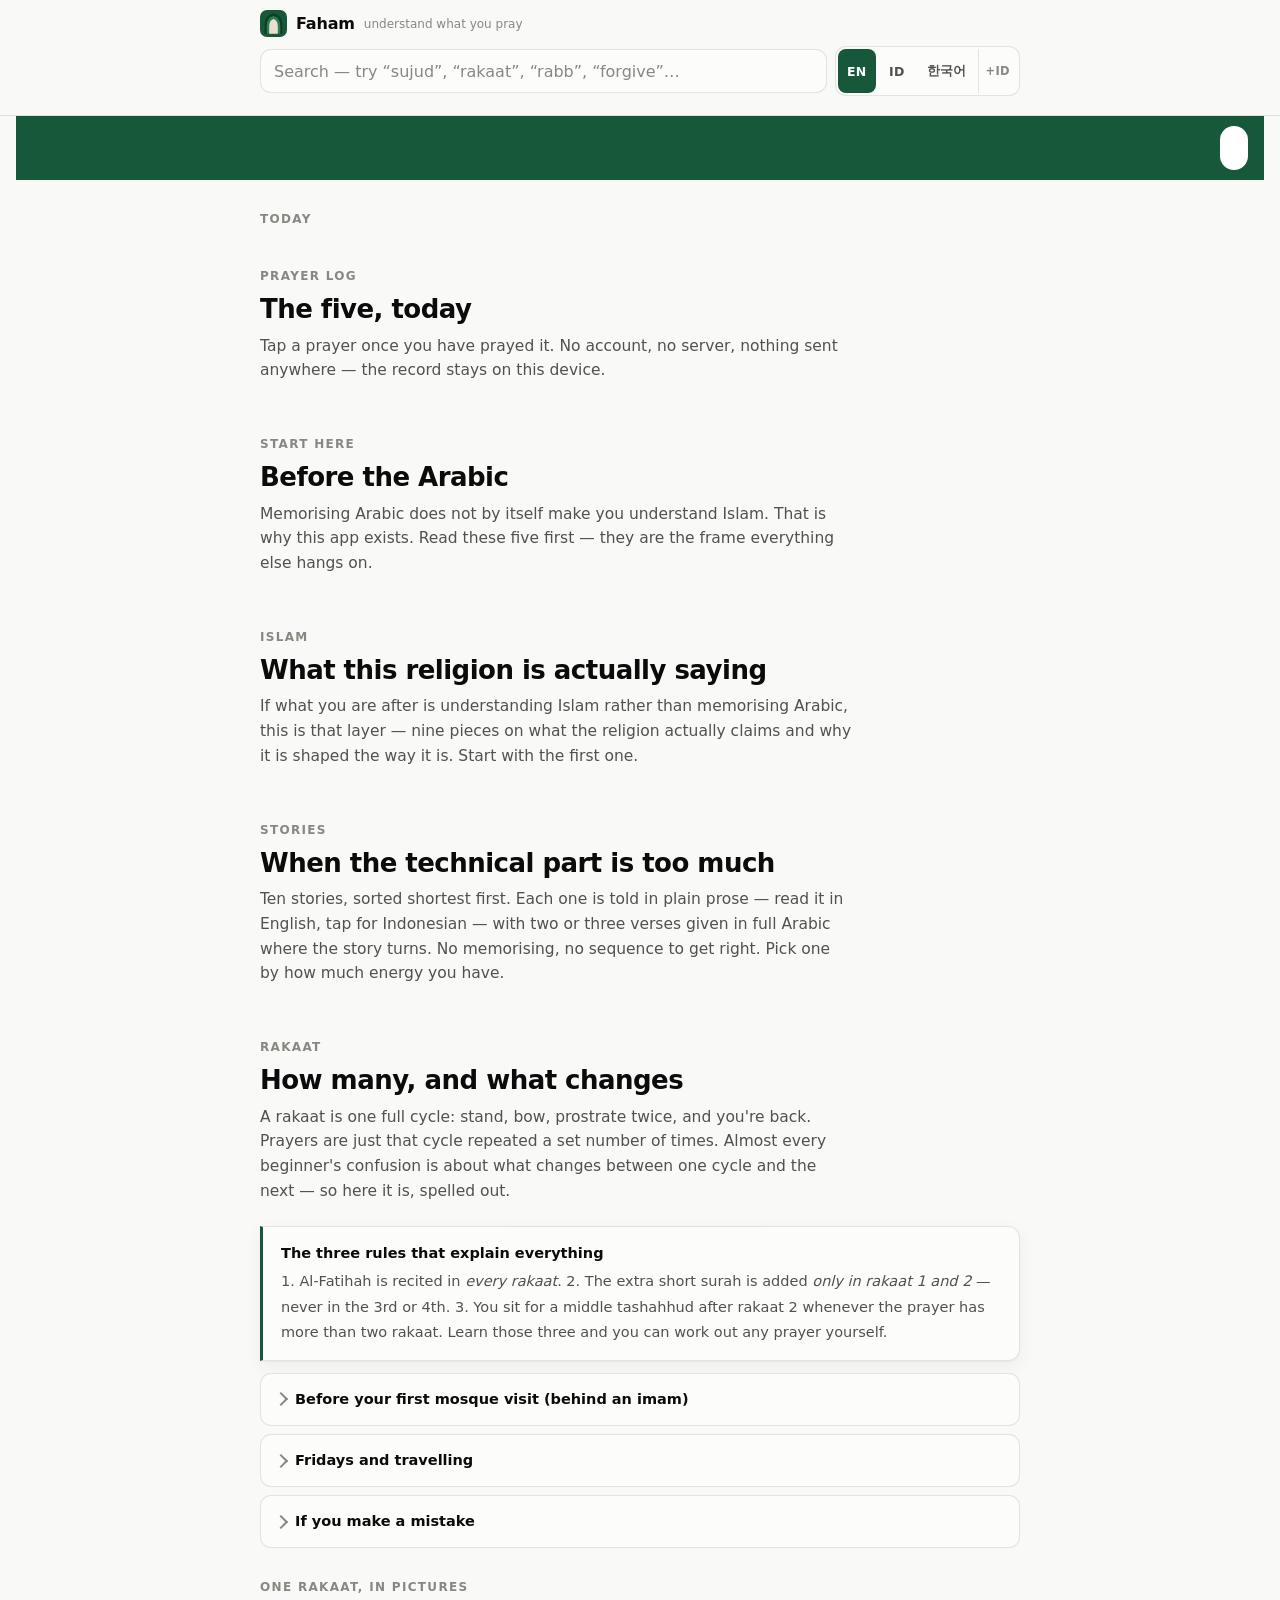
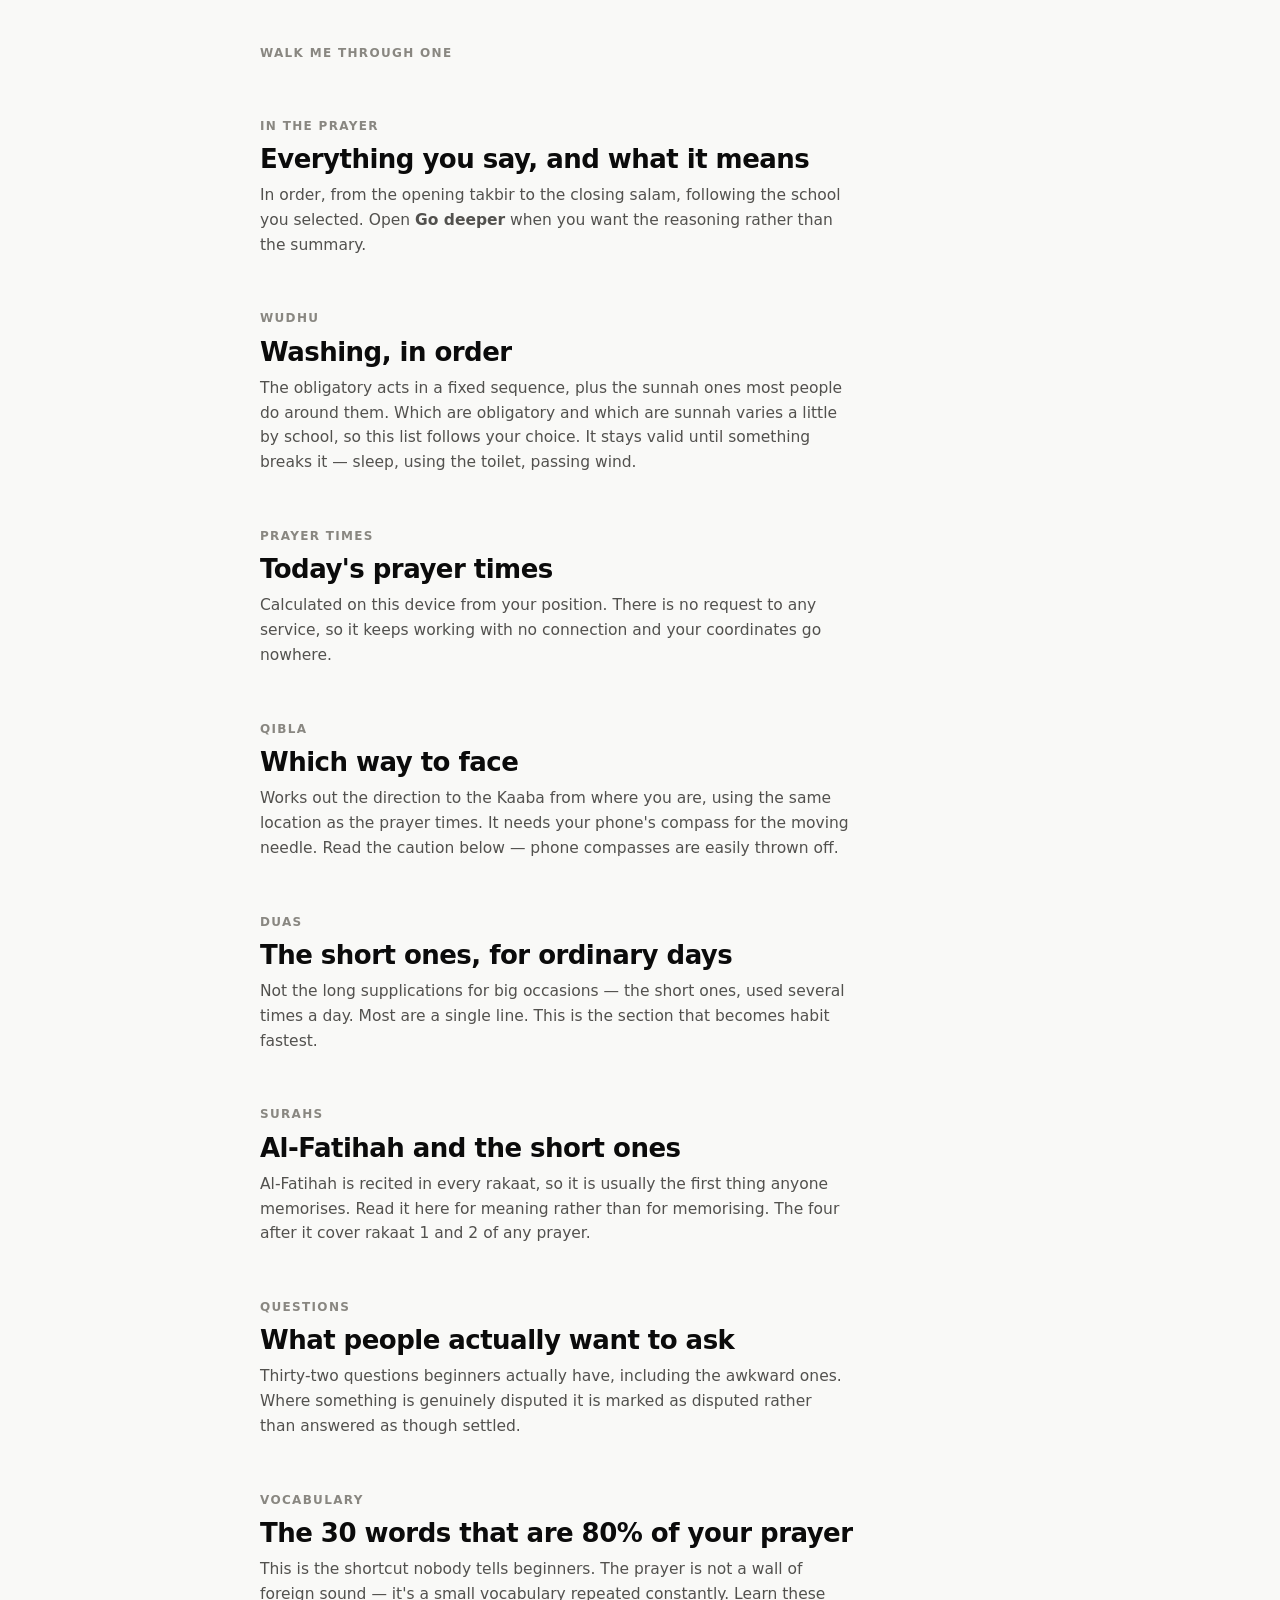
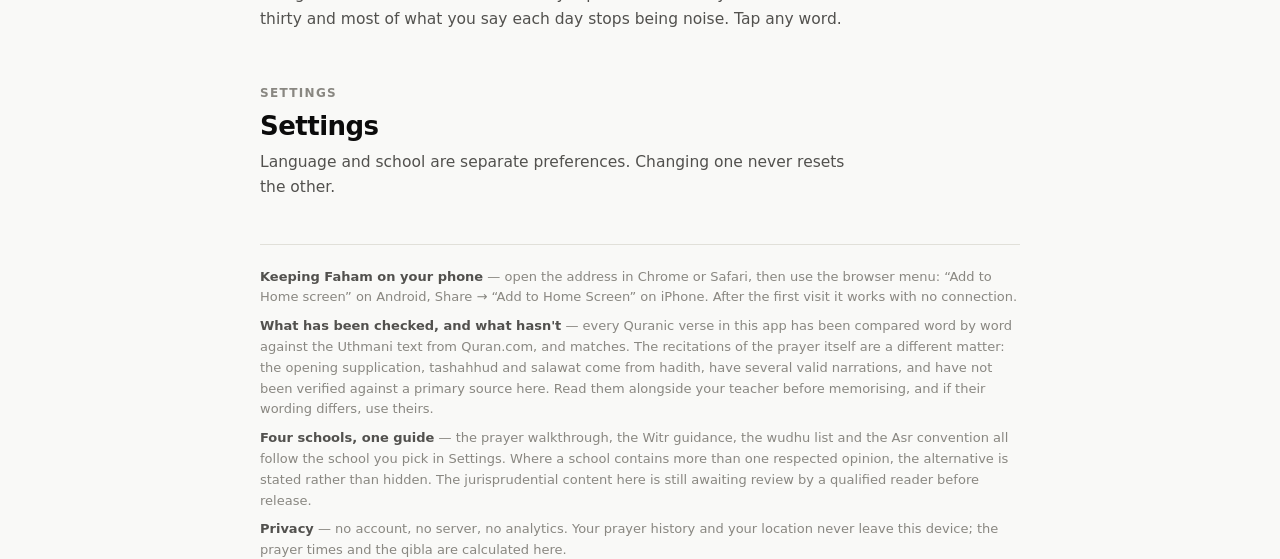
==== commit 90971a48: "v20" ====
--- a/app/index.html
+++ b/app/index.html
@@ -1,243 +1,74 @@
-<!DOCTYPE html>
+<!doctype html>
 <html lang="en">
 <head>
 <meta charset="utf-8">
 <meta name="viewport" content="width=device-width, initial-scale=1, viewport-fit=cover">
-<meta name="description" content="Faham — understand what you pray. A step-by-step prayer guide in English and Bahasa Indonesia, for four schools of jurisprudence.">
-<meta name="apple-mobile-web-app-capable" content="yes">
-<meta name="apple-mobile-web-app-status-bar-style" content="default">
-<meta name="apple-mobile-web-app-title" content="Faham">
-<meta name="mobile-web-app-capable" content="yes">
-<meta name="theme-color" content="#fcfcfb">
-<meta name="theme-color" media="(prefers-color-scheme: dark)" content="#0d0d0d">
-<link rel="manifest" href="manifest.webmanifest">
-<link rel="apple-touch-icon" href="apple-touch-icon.png">
-<link rel="icon" type="image/png" sizes="192x192" href="icon-192.png">
-<script>
-/* Apply a forced theme before first paint, so a dark-mode user who chose Light
-   (or vice versa) never sees a flash of the wrong theme. app.js takes over
-   from here; on any error the app simply follows the device. */
-try {
-  var s = JSON.parse(localStorage.getItem('faham.settings.v1') || '{}');
-  if (s.theme === 'light' || s.theme === 'dark') {
-    document.documentElement.setAttribute('data-theme', s.theme);
+<title>Faham has moved</title>
+<style>
+  body{margin:0;min-height:100vh;display:flex;align-items:center;justify-content:center;
+    background:#f9f9f7;color:#0b0b0b;font-family:system-ui,-apple-system,"Segoe UI",sans-serif;
+    padding:24px;line-height:1.6}
+  .card{max-width:34ch;text-align:center}
+  h1{font-size:19px;font-weight:650;margin:0 0 10px}
+  p{font-size:15px;color:#52514e;margin:0 0 18px}
+  a{display:inline-block;background:#17573A;color:#fff;text-decoration:none;
+    padding:13px 20px;border-radius:999px;font-weight:620;font-size:15px;min-height:44px;
+    box-sizing:border-box}
+  @media (prefers-color-scheme:dark){
+    body{background:#0d0d0d;color:#fff} p{color:#c3c2b7} a{background:#26794F}
   }
-} catch (e) { /* follow the device */ }
-</script>
-<link rel="stylesheet" href="styles.css">
-<title>Faham — understand what you pray</title>
+</style>
 </head>
 <body>
+  <div class="card">
+    <h1>Faham has moved</h1>
+    <p lang="en">This address is no longer used. Taking you to the app…</p>
+    <p lang="id">Alamat ini tidak dipakai lagi. Mengarahkan ke aplikasi…</p>
+    <p lang="ko">이 주소는 더 이상 사용되지 않습니다. 앱으로 이동합니다…</p>
+    <a href="../">Open Faham</a>
+  </div>
 
-<a class="skip" href="#today">Skip to content</a>
+<script>
+/* Clean up everything the old copy left in this browser, THEN redirect. The
+   order matters: redirecting first would leave the old service worker and its
+   caches registered against this path indefinitely. */
+(function () {
+  var done = false;
+  function go() {
+    if (done) return;
+    done = true;
+    window.location.replace('../');
+  }
 
-<!-- Polite announcements: location results, tracker confirmations, audio errors. -->
-<div id="liveRegion" class="sr-only" role="status" aria-live="polite"></div>
+  var jobs = [];
 
-<!-- First run. Hidden until app.js decides it is needed. -->
-<div id="onboarding" class="onboarding hidden"></div>
+  if ('serviceWorker' in navigator) {
+    jobs.push(
+      navigator.serviceWorker.getRegistrations()
+        .then(function (regs) {
+          return Promise.all(regs.map(function (r) { return r.unregister(); }));
+        })
+        .catch(function () { /* nothing to undo */ })
+    );
+  }
 
-<header class="bar">
-  <div class="bar-in">
-    <div class="brand">
-      <svg class="logo" viewBox="0 0 200 200" role="img" aria-label="Faham">
-        <rect width="200" height="200" fill="#17573A"/>
-        <path d="M34,176 L34,110 Q34,37.8 100,24 Q166,37.8 166,110 L166,176 Z" fill="#0E3D28"/>
-        <path d="M50,176 L50,116 Q50,55.5 100,44 Q150,55.5 150,116 L150,176 Z" fill="#2E7D55"/>
-        <path d="M68,176 L68,124 Q68,75.3 100,66 Q132,75.3 132,124 L132,176 Z" fill="#E8DFCF"/>
-      </svg>
-      <b>Faham</b><span data-id="pahami apa yang kamu ucapkan">understand what you pray</span>
-    </div>
-    <div class="barrow">
-      <input class="search" id="q" type="search" autocomplete="off"
-        placeholder="Search — try “sujud”, “rakaat”, “rabb”, “forgive”…"
-        aria-label="Search"
-        data-en-ph="Search — try “sujud”, “rakaat”, “rabb”, “forgive”…"
-        data-id-ph="Cari — coba “sujud”, “rakaat”, “rabb”, “ampun”…">
-      <div class="seg" id="seg" role="group" aria-label="Language">
-        <button type="button" data-lang="en" class="on" aria-pressed="true">EN</button>
-        <button type="button" data-lang="id" aria-pressed="false">ID</button>
-        <button type="button" data-lang="both" aria-pressed="false">Both</button>
-      </div>
-    </div>
-    <nav id="tabs" aria-label="Sections"></nav>
-    <nav id="subnav" aria-label="Within this section"></nav>
-  </div>
-</header>
+  if (typeof caches !== 'undefined' && caches.keys) {
+    jobs.push(
+      caches.keys()
+        .then(function (keys) {
+          return Promise.all(keys.map(function (k) { return caches.delete(k); }));
+        })
+        .catch(function () { /* nothing to undo */ })
+    );
+  }
 
-<main class="wrap">
-  <div id="results"></div>
+  /* Settings and prayer log written by the old copy live on the same origin as
+     the new one, so they are deliberately NOT cleared — a user who logged
+     prayers at the old address keeps them at the new one. */
 
-  <!-- ================= TODAY ================= -->
-  <section id="today" aria-labelledby="today-h">
-    <p class="sec-h" data-id="Hari ini">Today</p>
-    <h2 id="today-h" class="sr-only" data-id="Hari ini">Today</h2>
-    <div id="todayPanel"></div>
-  </section>
-
-  <section id="tracker" aria-labelledby="tracker-h">
-    <p class="sec-h" data-id="Catatan salat">Prayer log</p>
-    <h2 id="tracker-h" data-id="Lima salat hari ini">The five, today</h2>
-    <p class="sec-lede" data-id="Ketuk salat setelah kamu mengerjakannya. Tidak ada akun, tidak ada server, tidak ada yang dikirim ke mana pun — catatannya tersimpan di perangkat ini saja.">Tap a prayer once you have prayed it. No account, no server, nothing sent anywhere — the record stays on this device.</p>
-    <div id="trackerPanel"></div>
-  </section>
-
-  <!-- ================= READ ================= -->
-  <section id="why" aria-labelledby="why-h">
-    <p class="sec-h" data-id="Mulai dari sini">Start here</p>
-    <h2 id="why-h" data-id="Sebelum bahasa Arabnya">Before the Arabic</h2>
-    <p class="sec-lede" data-id="Kamu bilang menghafal bahasa Arab tidak membuatmu memahami Islam. Itu benar, dan justru itulah sebabnya aplikasi ini ada. Baca lima bagian ini lebih dulu — inilah bingkai bagi semua yang lain.">You said memorising Arabic doesn't make you understand Islam. That's correct, and it's the reason this app exists. Read these five first — they're the frame everything else hangs on.</p>
-    <div id="concepts"></div>
-  </section>
-
-  <section id="islam" aria-labelledby="islam-h">
-    <p class="sec-h" data-id="Islam">Islam</p>
-    <h2 id="islam-h" data-id="Apa sebenarnya yang dikatakan agama ini">What this religion is actually saying</h2>
-    <p class="sec-lede" data-id="Kamu bilang ingin memahami Islam, bukan menghafal bahasa Arab. Inilah lapisan itu — sembilan tulisan tentang apa yang sebenarnya diklaim agama ini dan mengapa ia berbentuk seperti ini. Mulailah dari yang pertama.">You said you wanted to understand Islam, not memorise Arabic. This is that layer — nine pieces on what the religion actually claims and why it is shaped the way it is. Start with the first one.</p>
-    <div id="islamList"></div>
-  </section>
-
-  <section id="stories" aria-labelledby="stories-h">
-    <p class="sec-h" data-id="Kisah">Stories</p>
-    <h2 id="stories-h" data-id="Ketika yang teknis terasa berat">When the technical part is too much</h2>
-    <p class="sec-lede" data-id="Sepuluh kisah, diurutkan dari yang terpendek. Masing-masing dituturkan dengan bahasa biasa, dengan dua atau tiga ayat ditampilkan utuh dalam bahasa Arab di titik cerita berbelok. Tidak ada yang perlu dihafal, tidak ada urutan yang harus benar. Pilih sesuai sisa tenagamu.">Ten stories, sorted shortest first. Each one is told in plain prose — read it in English, tap for Indonesian — with two or three verses given in full Arabic where the story turns. No memorising, no sequence to get right. Pick one by how much energy you have.</p>
-    <div id="storyIndex"></div>
-    <div id="reader" class="hidden"></div>
-  </section>
-
-  <!-- ================= PRAYER ================= -->
-  <section id="rakaat" aria-labelledby="rakaat-h">
-    <p class="sec-h" data-id="Rakaat">Rakaat</p>
-    <h2 id="rakaat-h" data-id="Berapa jumlahnya, dan apa yang berubah">How many, and what changes</h2>
-    <p class="sec-lede" data-id="Satu rakaat adalah satu siklus penuh: berdiri, rukuk, dua kali sujud, lalu kembali. Sholat hanyalah siklus itu yang diulang sejumlah tertentu. Hampir semua kebingungan pemula adalah tentang apa yang berubah dari satu siklus ke siklus berikutnya — jadi di sinilah semuanya dijabarkan.">A rakaat is one full cycle: stand, bow, prostrate twice, and you're back. Prayers are just that cycle repeated a set number of times. Almost every beginner's confusion is about what changes between one cycle and the next — so here it is, spelled out.</p>
-
-    <div id="rakaatVisuals"></div>
-
-    <table class="tbl">
-      <thead><tr>
-        <th data-id="Sholat">Prayer</th>
-        <th class="n" data-id="Rakaat">Rakaat</th>
-        <th data-id="Suara">Voice</th>
-        <th data-id="Apa yang berbeda">What's different</th>
-      </tr></thead>
-      <tbody id="prayerTable"></tbody>
-    </table>
-
-    <div class="callout blue srch">
-      <b data-id="Tiga aturan yang menjelaskan semuanya">The three rules that explain everything</b>
-      <span data-id="1. Al-Fatihah dibaca di &lt;em&gt;setiap rakaat&lt;/em&gt;. 2. Surah pendek tambahan hanya di &lt;em&gt;rakaat 1 dan 2&lt;/em&gt; — tidak pernah di rakaat ke-3 atau ke-4. 3. Kamu duduk untuk tasyahud awal setelah rakaat 2 setiap kali sholat itu lebih dari dua rakaat. Kuasai ketiganya dan kamu bisa menyusun sendiri sholat apa pun.">1. Al-Fatihah is recited in <em>every rakaat</em>. 2. The extra short surah is added <em>only in rakaat 1 and 2</em> — never in the 3rd or 4th. 3. You sit for a middle tashahhud after rakaat 2 whenever the prayer has more than two rakaat. Learn those three and you can work out any prayer yourself.</span>
-    </div>
-
-    <div class="callout srch">
-      <b data-id="Tiga hal yang hanya berlaku saat bermakmum">Three things that only apply behind an imam</b>
-      <span data-id="Panduan di bawah mengandaikan kamu sholat sendiri, dan di situlah kamu akan mulai. Saat berjamaah kamu selalu membaca &lt;em&gt;pelan&lt;/em&gt;, bahkan pada sholat yang ditandai keras — yang mengeraskan bacaan adalah imam. Apakah kamu tetap membaca Al-Fatihah sendiri berbeda antarmazhab; lihat “Titik perbedaan antarmazhab” di bagian Dalam sholat. Dan kalau kamu datang terlambat lalu mendapati imam sudah rukuk, rakaat itu tetap terhitung untukmu.">The walkthroughs below assume you are praying alone, which is where you'll start. In congregation you always recite <em>silently</em>, even in the prayers marked aloud — the "aloud" applies to the imam. Whether you still recite Al-Fatihah yourself is one of the points the schools differ on; see "Where the schools differ" in the In the prayer section. And if you arrive late and catch the imam already bowing, that rakaat still counts for you.</span>
-    </div>
-
-    <div class="callout srch">
-      <b data-id="Dua pengecualian dari hitungan di atas">Two exceptions to the counts above</b>
-      <span data-id="Pada hari Jumat, sholat Jumat menggantikan Dzuhur dan jumlahnya 2 rakaat, bukan 4, didahului khutbah. Dan saat bepergian, sholat yang 4 rakaat boleh diringkas menjadi 2 (qasar). Keduanya belum perlu kamu pikirkan sekarang — tapi tabel ini bukan gambaran lengkap, dan lebih baik tahu sekarang daripada bingung di masjid nanti.">On Friday, Jumat prayer replaces Dzuhur and is 2 rakaat rather than 4, preceded by the khutbah. And when travelling, the 4-rakaat prayers may be shortened to 2 (qasr). Neither is something to worry about yet — but the table isn't the whole picture, and it's better to know that now than to be confused in a mosque later.</span>
-    </div>
-
-    <p class="sec-h spaced" data-id="Satu rakaat, dalam gambar">One rakaat, in pictures</p>
-    <div class="cycle" id="cycle"></div>
-
-    <p class="sec-h spaced" data-id="Tuntun aku satu per satu">Walk me through one</p>
-    <div class="picker" id="picker" role="group" aria-label="Choose a prayer"></div>
-    <div id="walk"></div>
-  </section>
-
-  <section id="words" aria-labelledby="words-h">
-    <p class="sec-h" data-id="Dalam sholat">In the prayer</p>
-    <h2 id="words-h" data-id="Semua yang kamu ucapkan, dan artinya">Everything you say, and what it means</h2>
-    <p class="sec-lede" data-id="Berurutan, dari takbiratul ihram sampai salam, mengikuti mazhab yang kamu pilih. Buka <b>Selami lebih dalam</b> kalau kamu ingin alasannya, bukan sekadar ringkasannya.">In order, from the opening takbir to the closing salam, following the school you selected. Open <b>Go deeper</b> when you want the reasoning rather than the summary.</p>
-    <div id="practicePanel"></div>
-    <div id="parts"></div>
-  </section>
-
-  <section id="wudhu" aria-labelledby="wudhu-h">
-    <p class="sec-h" data-id="Wudhu">Wudhu</p>
-    <h2 id="wudhu-h" data-id="Bersuci, secara berurutan">Washing, in order</h2>
-    <p class="sec-lede" data-id="Rukun-rukun wajib dalam urutan yang tetap, ditambah amalan sunnah yang biasa dilakukan di sekitarnya. Apa yang wajib dan apa yang sunnah sedikit berbeda antarmazhab, jadi daftar ini mengikuti pilihanmu. Wudhu tetap sah sampai ada yang membatalkannya — tidur, buang air, atau buang angin.">The obligatory acts in a fixed sequence, plus the sunnah ones most people do around them. Which are obligatory and which are sunnah varies a little by school, so this list follows your choice. It stays valid until something breaks it — sleep, using the toilet, passing wind.</p>
-    <div id="wudhuList"></div>
-  </section>
-
-  <!-- ================= QIBLA & TIMES ================= -->
-  <section id="times" aria-labelledby="times-h">
-    <p class="sec-h" data-id="Waktu sholat">Prayer times</p>
-    <h2 id="times-h" data-id="Waktu sholat hari ini">Today's prayer times</h2>
-    <p class="sec-lede" data-id="Dihitung di perangkat ini dari posisimu. Tidak ada permintaan ke layanan mana pun, jadi ia tetap bekerja tanpa koneksi dan koordinatmu tidak pergi ke mana-mana.">Calculated on this device from your position. There is no request to any service, so it keeps working with no connection and your coordinates go nowhere.</p>
-    <div id="timesPanel"></div>
-  </section>
-
-  <section id="qibla" aria-labelledby="qibla-h">
-    <p class="sec-h" data-id="Kiblat">Qibla</p>
-    <h2 id="qibla-h" data-id="Arah kiblat">Which way to face</h2>
-    <p class="sec-lede" data-id="Menghitung arah kiblat dari posisimu saat ini, memakai lokasi yang sama dengan waktu sholat. Perlu kompas ponsel untuk jarum yang bergerak. Baca peringatannya di bawah — kompas ponsel gampang meleset.">Works out the direction to the Kaaba from where you are, using the same location as the prayer times. It needs your phone's compass for the moving needle. Read the caution below — phone compasses are easily thrown off.</p>
-    <div id="qiblaPanel"></div>
-  </section>
-
-  <!-- ================= DUAS ================= -->
-  <section id="duas" aria-labelledby="duas-h">
-    <p class="sec-h" data-id="Doa">Duas</p>
-    <h2 id="duas-h" data-id="Doa-doa pendek untuk hari biasa">The short ones, for ordinary days</h2>
-    <p class="sec-lede" data-id="Bukan doa panjang untuk peristiwa besar — yang pendek, yang dipakai beberapa kali sehari. Sebagian besar hanya satu baris. Inilah bagian yang paling cepat menjadi kebiasaan.">Not the long supplications for big occasions — the short ones, used several times a day. Most are a single line. This is the section that becomes habit fastest.</p>
-    <div id="duaList"></div>
-  </section>
-
-  <!-- ================= SURAHS ================= -->
-  <section id="surah" aria-labelledby="surah-h">
-    <p class="sec-h" data-id="Surah">Surahs</p>
-    <h2 id="surah-h" data-id="Al-Fatihah dan surah-surah pendek">Al-Fatihah and the short ones</h2>
-    <p class="sec-lede" data-id="Kamu sudah hafal Al-Fatihah — jadi bacalah di sini untuk maknanya, bukan untuk menghafalnya. Empat surah setelahnya adalah yang mencukupi untuk rakaat 1 dan 2 sholat apa pun.">You already have Al-Fatihah memorised — so read it here for meaning, not for memorising. The four after it are the ones that cover you for rakaat 1 and 2 of any prayer.</p>
-    <div id="surahs"></div>
-  </section>
-
-  <!-- ================= QUESTIONS ================= -->
-  <section id="ask" aria-labelledby="ask-h">
-    <p class="sec-h" data-id="Pertanyaan">Questions</p>
-    <h2 id="ask-h" data-id="Yang sebenarnya ingin ditanyakan orang">What people actually want to ask</h2>
-    <p class="sec-lede" data-id="Tiga puluh dua pertanyaan yang benar-benar ditanyakan pemula, termasuk yang canggung. Yang diperselisihkan ditandai sebagai diperselisihkan, bukan dijawab seolah pasti.">Thirty-two questions beginners actually have, including the awkward ones. Where something is genuinely disputed it is marked as disputed rather than answered as though settled.</p>
-    <div id="faqList"></div>
-  </section>
-
-  <!-- ================= VOCABULARY ================= -->
-  <section id="kata" aria-labelledby="kata-h">
-    <p class="sec-h" data-id="Kosakata">Vocabulary</p>
-    <h2 id="kata-h" data-id="30 kata yang menyusun 80% sholatmu">The 30 words that are 80% of your prayer</h2>
-    <p class="sec-lede" data-id="Inilah jalan pintas yang tidak pernah diberitahukan kepada pemula. Sholat bukan tembok bunyi asing — ia kosakata kecil yang terus diulang. Kuasai tiga puluh kata ini dan sebagian besar yang kamu ucapkan tiap hari berhenti menjadi bunyi tanpa makna. Ketuk kata mana pun.">This is the shortcut nobody tells beginners. The prayer is not a wall of foreign sound — it's a small vocabulary repeated constantly. Learn these thirty and most of what you say each day stops being noise. Tap any word.</p>
-    <div class="vocab" id="vocabList"></div>
-  </section>
-
-  <!-- ================= SETTINGS ================= -->
-  <section id="settings" aria-labelledby="settings-h">
-    <p class="sec-h" data-id="Pengaturan">Settings</p>
-    <h2 id="settings-h" data-id="Pengaturan">Settings</h2>
-    <p class="sec-lede" data-id="Bahasa dan mazhab adalah dua pilihan terpisah. Mengubah satu tidak pernah mengatur ulang yang lain.">Language and school are separate preferences. Changing one never resets the other.</p>
-    <div id="settingsPanel"></div>
-  </section>
-
-  <footer>
-    <p><b data-id="Menyimpan Faham di ponselmu">Keeping Faham on your phone</b>
-      <span data-id="Buka alamatnya di Chrome atau Safari, lalu gunakan menu peramban — “Tambahkan ke layar utama” di Android, Bagikan → “Tambahkan ke Layar Utama” di iPhone. Setelah kunjungan pertama, ia bekerja tanpa koneksi.">— open the address in Chrome or Safari, then use the browser menu: “Add to Home screen” on Android, Share → “Add to Home Screen” on iPhone. After the first visit it works with no connection.</span></p>
-
-    <p><b data-id="Apa yang sudah diperiksa, dan apa yang belum">What has been checked, and what hasn't</b>
-      <span data-id="Setiap ayat Al-Quran dalam aplikasi ini — seluruh Al-Fatihah, empat surah pendek, dan ayat-ayat inti dalam kisah — telah dibandingkan kata demi kata dengan teks Utsmani dari Quran.com, dan cocok. Bacaan sholat berbeda halnya: iftitah, tasyahud, dan sholawat berasal dari hadis, punya beberapa riwayat yang sah, dan belum diverifikasi terhadap sumber primer di sini. Bacalah bersama gurumu sebelum menghafal, dan kalau lafalnya berbeda, pakai yang beliau ajarkan.">— every Quranic verse in this app has been compared word by word against the Uthmani text from Quran.com, and matches. The recitations of the prayer itself are a different matter: the opening supplication, tashahhud and salawat come from hadith, have several valid narrations, and have not been verified against a primary source here. Read them alongside your teacher before memorising, and if their wording differs, use theirs.</span></p>
-
-    <p><b data-id="Empat mazhab, satu panduan">Four schools, one guide</b>
-      <span data-id="Panduan sholat, tuntunan Witir, daftar wudhu, dan ketentuan Asar mengikuti mazhab yang kamu pilih di Pengaturan. Bila di dalam satu mazhab ada lebih dari satu pendapat yang dihormati, alternatifnya disebutkan, bukan disembunyikan. Kandungan fikih di sini masih menunggu telaah seorang yang berkompeten sebelum rilis.">— the prayer walkthrough, the Witr guidance, the wudhu list and the Asr convention all follow the school you pick in Settings. Where a school contains more than one respected opinion, the alternative is stated rather than hidden. The jurisprudential content here is still awaiting review by a qualified reader before release.</span></p>
-
-    <p><b data-id="Privasi">Privacy</b>
-      <span data-id="Tidak ada akun, tidak ada server, tidak ada analitik. Riwayat salatmu dan lokasimu tidak pernah meninggalkan perangkat ini; waktu sholat dan arah kiblat dihitung di sini.">— no account, no server, no analytics. Your prayer history and your location never leave this device; the prayer times and the qibla are calculated here.</span></p>
-
-    <p data-id="Terjemahan bahasa Inggris dan Indonesia di sini ditulis untuk kejelasan, bukan salinan terjemahan terbitan mana pun.">The English and Indonesian renderings here are written for clarity; they are not copies of any published translation.</p>
-
-    <p><a class="footlink" href="privacy.html" data-id="Kebijakan privasi">Privacy policy</a></p>
-  </footer>
-</main>
-
-<script type="module" src="app.js"></script>
-<noscript>
-  <p style="padding:20px;text-align:center">Faham needs JavaScript to render the prayer guide.</p>
-</noscript>
+  Promise.all(jobs).then(go);
+  window.setTimeout(go, 2500);   /* never leave anyone staring at this page */
+})();
+</script>
 </body>
 </html>
